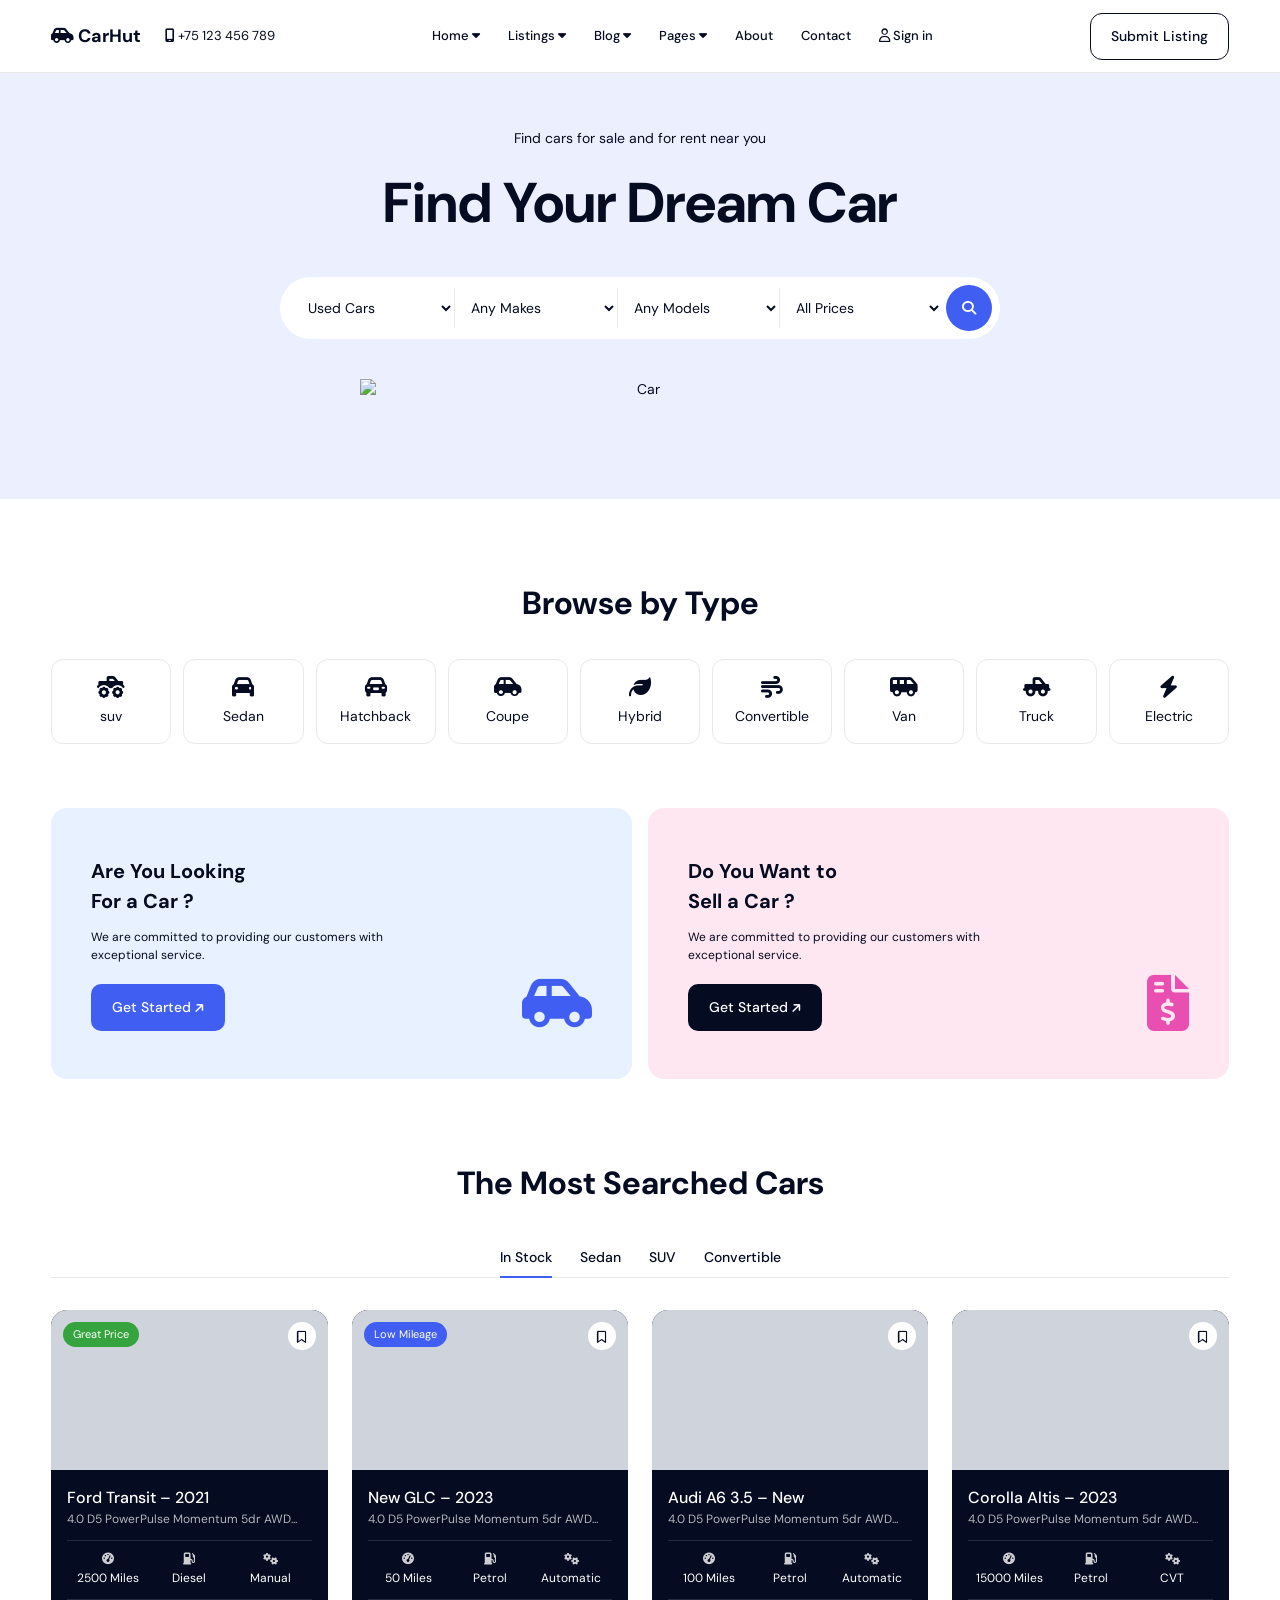
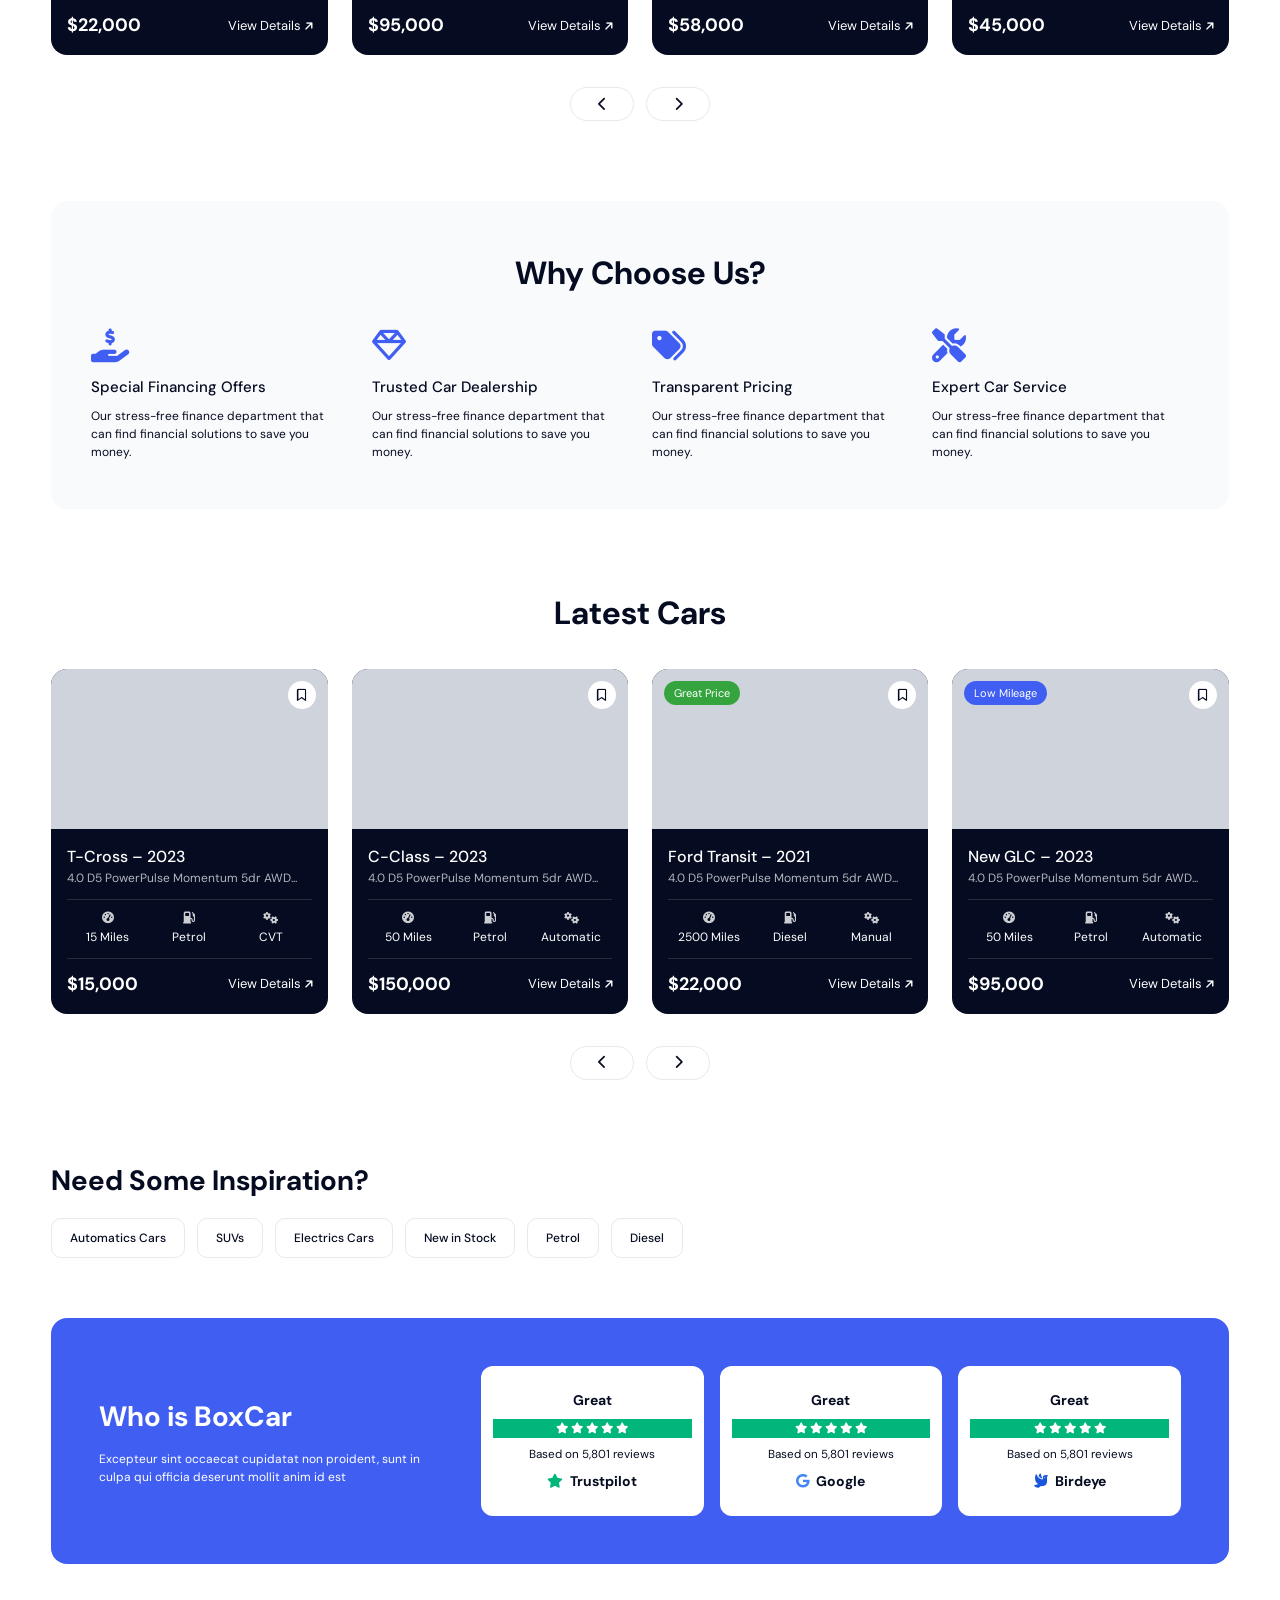
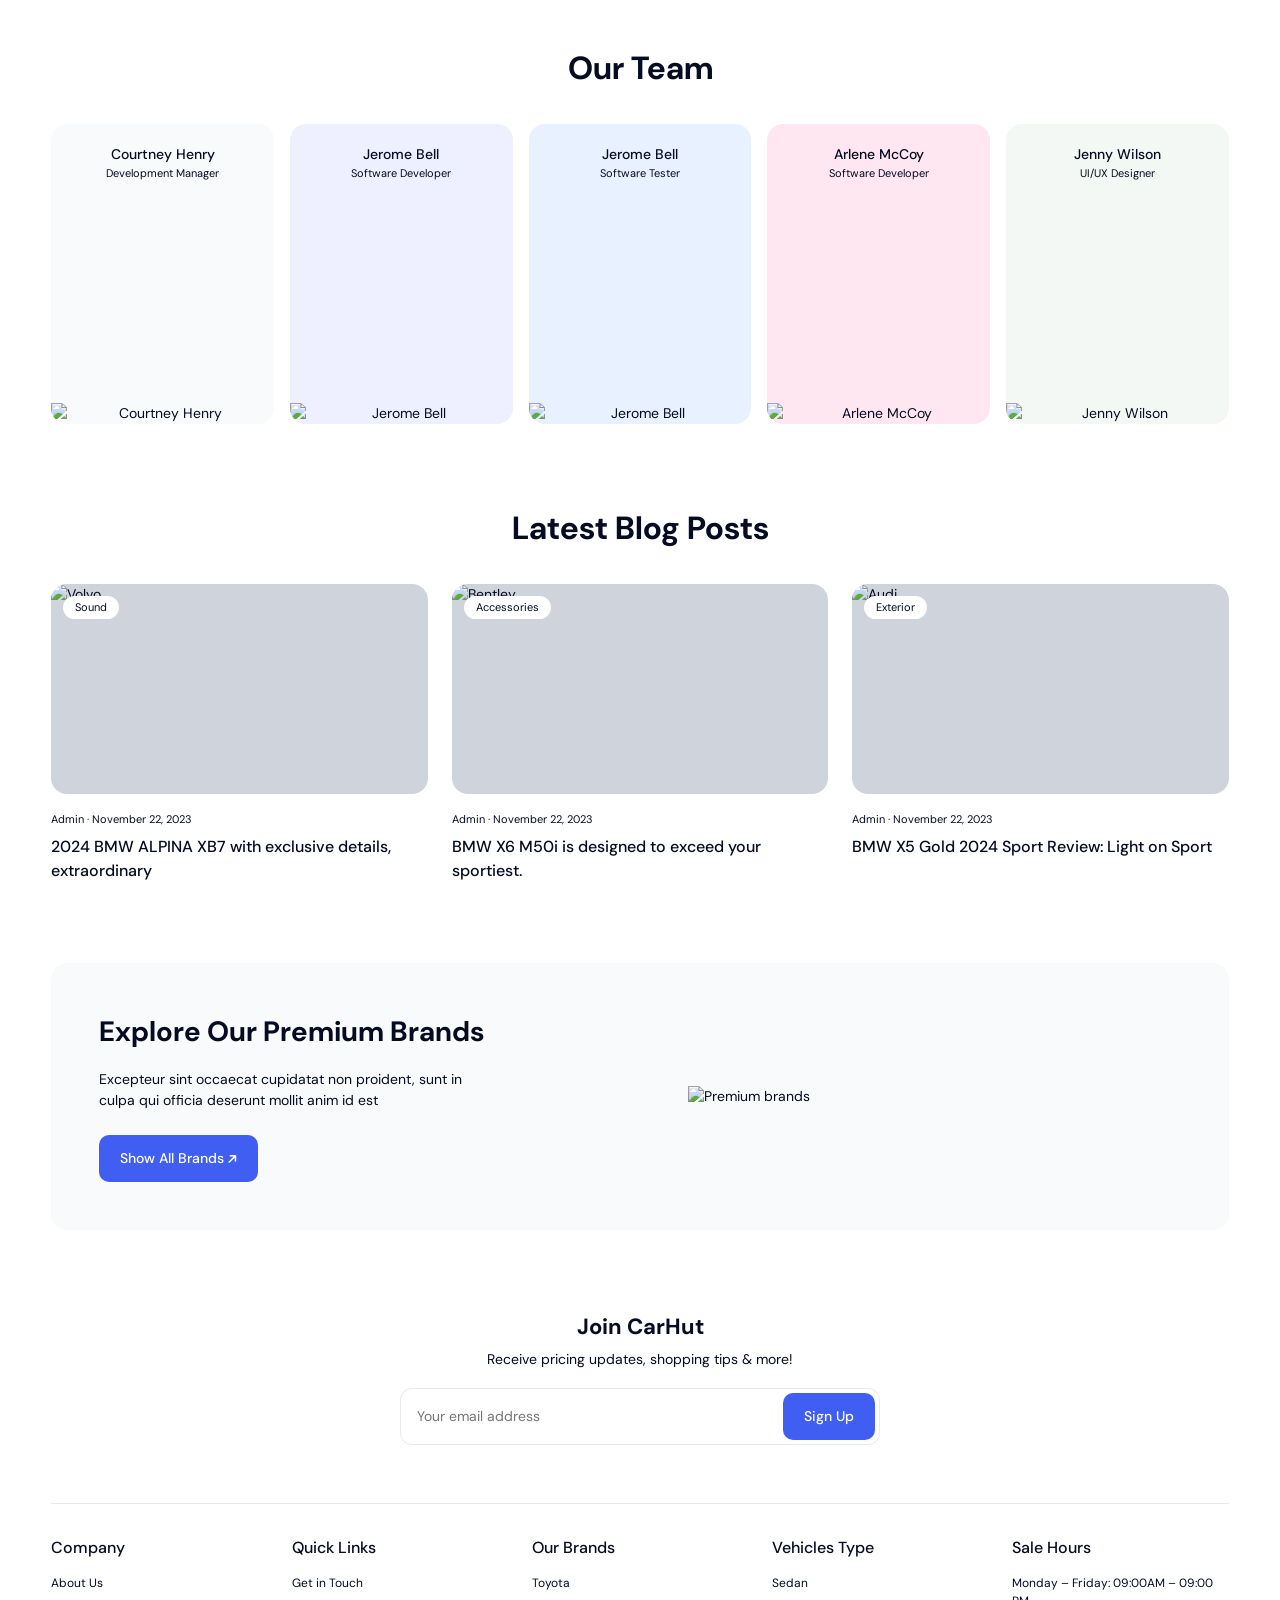
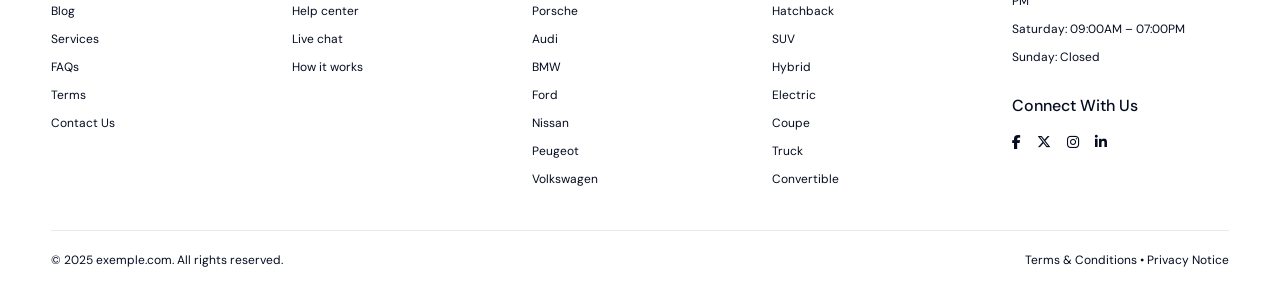
==== proyekt2/index.html @ a65ed168 "end" ====
<!DOCTYPE html>
<html lang="uz">

<head>
    <meta charset="UTF-8">
    <meta name="viewport" content="width=device-width, initial-scale=1">
    <title>CarHut – Find Your Dream Car</title>
    <link href="https://fonts.googleapis.com/css2?family=DM+Sans:wght@400;500;700&display=swap" rel="stylesheet">
    <link rel="stylesheet" href="https://cdnjs.cloudflare.com/ajax/libs/font-awesome/6.5.1/css/all.min.css">
    <link rel="stylesheet" href="./style.css">
</head>

<body>

    <header class="header">
        <div class="container nav">
            <a href="#" class="logo"><i class="fa-solid fa-car-side"></i> CarHut</a>
            <span class="phone"><i class="fa-solid fa-mobile-screen"></i> +75 123 456 789</span>
            <nav class="menu" id="menu">
                <a href="#">Home <i class="fa-solid fa-caret-down"></i></a>
                 <a href="#cars">Listings <i class="fa-solid fa-caret-down"></i></a>
                <a href="#blog">Blog <i class="fa-solid fa-caret-down"></i></a>
                <a href="#">Pages <i class="fa-solid fa-caret-down"></i></a>
                <a href="#team">About</a><a href="#footer">Contact</a>
                <a href="#"><i class="fa-regular fa-user"></i> Sign in</a>
                <a href="#" class="btn btn-outline menu-btn">Submit Listing</a>
            </nav>
            <a href="#" class="btn btn-outline desk-btn">Submit Listing</a>
            <button class="burger" id="burger" aria-label="Menu"><i class="fa-solid fa-bars"></i></button>
        </div>
    </header>

    <section class="hero">
        <div class="container">
            <p>Find cars for sale and for rent near you</p>
            <h1>Find Your Dream Car</h1>
            <form class="search" id="searchForm">
                <select>
                    <option>Used Cars</option>
                    <option>New Cars</option>
                </select>
                <select>
                    <option>Any Makes</option>
                    <option>BMW</option>
                    <option>Audi</option>
                    <option>Ford</option>
                </select>
                <select>
                    <option>Any Models</option>
                    <option>X5</option>
                    <option>A6</option>
                </select>
                <select>
                    <option>All Prices</option>
                    <option>0 – 30,000</option>
                    <option>30,000+</option>
                </select>
                <button type="submit" aria-label="Search"><i class="fa-solid fa-magnifying-glass"></i></button>
            </form>
            <img class="hero-car" src=".//../img/ (2).png" alt="Car">
        </div>
    </section>

    <section class="container section">
        <h2>Browse by Type</h2>
        <div class="types" id="types"></div>
        <div class="cta-grid">
            <div class="cta blue">
                <div>
                    <h3>Are You Looking<br>For a Car ?</h3>
                    <p>We are committed to providing our customers with exceptional service.</p>
                    <a href="#cars" class="btn btn-primary">Get Started <i class="fa-solid fa-arrow-up ar"></i></a>
                </div>
                <i class="fa-solid fa-car-side cta-ico" style="color:var(--blue)"></i>
            </div>
            <div class="cta pink">
                <div>
                    <h3>Do You Want to<br>Sell a Car ?</h3>
                    <p>We are committed to providing our customers with exceptional service.</p>
                    <a href="#" class="btn btn-dark">Get Started <i class="fa-solid fa-arrow-up ar"></i></a>
                </div>
                <i class="fa-solid fa-file-invoice-dollar cta-ico" style="color:#e84fb0"></i>
            </div>
        </div>
    </section>

    <section class="container section" id="cars">
        <h2>The Most Searched Cars</h2>
        <div class="tabs" id="tabs">
            <button class="active" data-f="all">In Stock</button>
            <button data-f="Sedan">Sedan</button>
            <button data-f="SUV">SUV</button>
            <button data-f="Convertible">Convertible</button>
        </div>
        <div class="track" id="track1"></div>
        <div class="arrows">
            <button data-t="track1" data-d="-1" aria-label="Prev"><i class="fa-solid fa-chevron-left"></i></button>
            <button data-t="track1" data-d="1" aria-label="Next"><i class="fa-solid fa-chevron-right"></i></button>
        </div>
    </section>

    <section class="container section">
        <div class="why">
            <h2>Why Choose Us?</h2>
            <div class="why-grid">
                <div><i class="fa-solid fa-hand-holding-dollar"></i>
                    <h4>Special Financing Offers</h4>
                    <p>Our stress-free finance department that can find financial solutions to save you money.</p>
                </div>
                <div><i class="fa-regular fa-gem"></i>
                    <h4>Trusted Car Dealership</h4>
                    <p>Our stress-free finance department that can find financial solutions to save you money.</p>
                </div>
                <div><i class="fa-solid fa-tags"></i>
                    <h4>Transparent Pricing</h4>
                    <p>Our stress-free finance department that can find financial solutions to save you money.</p>
                </div>
                <div><i class="fa-solid fa-screwdriver-wrench"></i>
                    <h4>Expert Car Service</h4>
                    <p>Our stress-free finance department that can find financial solutions to save you money.</p>
                </div>
            </div>
        </div>
    </section>

    <section class="container section">
        <h2>Latest Cars</h2>
        <div class="track" id="track2"></div>
        <div class="arrows">
            <button data-t="track2" data-d="-1" aria-label="Prev"><i class="fa-solid fa-chevron-left"></i></button>
            <button data-t="track2" data-d="1" aria-label="Next"><i class="fa-solid fa-chevron-right"></i></button>
        </div>
    </section>

    <section class="container section">
        <h3 class="left-title">Need Some Inspiration?</h3>
        <div class="chips">
            <a href="#">Automatics Cars</a><a href="#">SUVs</a><a href="#">Electrics Cars</a>
            <a href="#">New in Stock</a><a href="#">Petrol</a><a href="#">Diesel</a>
        </div>
        <div class="reviews">
            <div class="rev-text">
                <h2>Who is BoxCar</h2>
                <p>Excepteur sint occaecat cupidatat non proident, sunt in culpa qui officia deserunt mollit anim id est
                </p>
            </div>
            <div class="rev-cards">
                <div class="rev"><b>Great</b>
                    <div class="stars"><i class="fa-solid fa-star"></i><i class="fa-solid fa-star"></i><i
                            class="fa-solid fa-star"></i><i class="fa-solid fa-star"></i><i
                            class="fa-solid fa-star"></i></div><small>Based on 5,801 reviews</small><strong><i
                            class="fa-solid fa-star" style="color:#00B67A"></i> Trustpilot</strong>
                </div>
                <div class="rev"><b>Great</b>
                    <div class="stars"><i class="fa-solid fa-star"></i><i class="fa-solid fa-star"></i><i
                            class="fa-solid fa-star"></i><i class="fa-solid fa-star"></i><i
                            class="fa-solid fa-star"></i></div><small>Based on 5,801 reviews</small><strong><i
                            class="fa-brands fa-google" style="color:#4285F4"></i> Google</strong>
                </div>
                <div class="rev"><b>Great</b>
                    <div class="stars"><i class="fa-solid fa-star"></i><i class="fa-solid fa-star"></i><i
                            class="fa-solid fa-star"></i><i class="fa-solid fa-star"></i><i
                            class="fa-solid fa-star"></i></div><small>Based on 5,801 reviews</small><strong><i
                            class="fa-solid fa-dove" style="color:#1a56db"></i> Birdeye</strong>
                </div>
            </div>
        </div>
    </section>

    <section class="container section" id="team">
        <h2>Our Team</h2>
        <div class="team">
            <div class="m c1">
                <h4>Courtney Henry</h4><small>Development Manager</small><img src="img/team1.jpg" alt="Courtney Henry">
            </div>
            <div class="m c2">
                <h4>Jerome Bell</h4><small>Software Developer</small><img src="img/team2.jpg" alt="Jerome Bell">
            </div>
            <div class="m c3">
                <h4>Jerome Bell</h4><small>Software Tester</small><img src="img/team3.jpg" alt="Jerome Bell">
            </div>
            <div class="m c4">
                <h4>Arlene McCoy</h4><small>Software Developer</small><img src="img/team4.jpg" alt="Arlene McCoy">
            </div>
            <div class="m c5">
                <h4>Jenny Wilson</h4><small>UI/UX Designer</small><img src="img/team5.jpg" alt="Jenny Wilson">
            </div>
        </div>
    </section>

    <section class="container section" id="blog">
        <h2>Latest Blog Posts</h2>
        <div class="blog">
            <article>
                <div class="thumb"><img src="img/blog1.jpg" alt="Volvo"><span class="tag">Sound</span></div>
                <small>Admin · November 22, 2023</small>
                <h4>2024 BMW ALPINA XB7 with exclusive details, extraordinary</h4>
            </article>
            <article>
                <div class="thumb"><img src="img/blog2.jpg" alt="Bentley"><span class="tag">Accessories</span></div>
                <small>Admin · November 22, 2023</small>
                <h4>BMW X6 M50i is designed to exceed your sportiest.</h4>
            </article>
            <article>
                <div class="thumb"><img src="img/blog3.jpg" alt="Audi"><span class="tag">Exterior</span></div>
                <small>Admin · November 22, 2023</small>
                <h4>BMW X5 Gold 2024 Sport Review: Light on Sport</h4>
            </article>
        </div>
    </section>

    <section class="container section">
        <div class="brands">
            <div>
                <h2 class="left-title">Explore Our Premium Brands</h2>
                <p>Excepteur sint occaecat cupidatat non proident, sunt in culpa qui officia deserunt mollit anim id est
                </p>
                <a href="#" class="btn btn-primary">Show All Brands <i class="fa-solid fa-arrow-up ar"></i></a>
            </div>
            <img src="img/brands.png" alt="Premium brands">
        </div>
    </section>

    <footer id="footer">
        <div class="container">
            <div class="join">
                <h3>Join CarHut</h3>
                <p>Receive pricing updates, shopping tips &amp; more!</p>
                <form id="mailForm"><input type="email" id="email" placeholder="Your email address" required><button
                        class="btn btn-primary">Sign Up</button></form>
                <small id="mailMsg"></small>
            </div>
            <div class="cols">
                <div>
                    <h4>Company</h4><a href="#">About Us</a><a href="#">Blog</a><a href="#">Services</a><a
                        href="#">FAQs</a><a href="#">Terms</a><a href="#">Contact Us</a>
                </div>
                <div>
                    <h4>Quick Links</h4><a href="#">Get in Touch</a><a href="#">Help center</a><a href="#">Live
                        chat</a><a href="#">How it works</a>
                </div>
                <div>
                    <h4>Our Brands</h4><a href="#">Toyota</a><a href="#">Porsche</a><a href="#">Audi</a><a
                        href="#">BMW</a><a href="#">Ford</a><a href="#">Nissan</a><a href="#">Peugeot</a><a
                        href="#">Volkswagen</a>
                </div>
                <div>
                    <h4>Vehicles Type</h4><a href="#">Sedan</a><a href="#">Hatchback</a><a href="#">SUV</a><a
                        href="#">Hybrid</a><a href="#">Electric</a><a href="#">Coupe</a><a href="#">Truck</a><a
                        href="#">Convertible</a>
                </div>
                <div>
                    <h4>Sale Hours</h4>
                    <p>Monday – Friday: 09:00AM – 09:00 PM</p>
                    <p>Saturday: 09:00AM – 07:00PM</p>
                    <p>Sunday: Closed</p>
                    <h4 class="mt">Connect With Us</h4>
                    <div class="soc">
                        <a href="#" aria-label="Facebook"><i class="fa-brands fa-facebook-f"></i></a>
                        <a href="#" aria-label="X"><i class="fa-brands fa-x-twitter"></i></a>
                        <a href="#" aria-label="Instagram"><i class="fa-brands fa-instagram"></i></a>
                        <a href="#" aria-label="LinkedIn"><i class="fa-brands fa-linkedin-in"></i></a>
                    </div>
                </div>
            </div>
            <div class="copy"><span>© 2025 exemple.com. All rights reserved.</span><span>Terms &amp; Conditions •
                    Privacy Notice</span></div>
        </div>
    </footer>

    <button class="to-top" id="toTop" aria-label="Up"><i class="fa-solid fa-arrow-up"></i></button>
    <script src="./java.js"></script>
</body>

</html>
---- proyekt2/style.css ----
:root {
    --blue: #405FF2;
    --dark: #050B20;
    --bg: #F9FAFC;
    --line: #E9E9E9;
    --r: 16px
}

* {
    margin: 0;
    padding: 0;
    box-sizing: border-box
}

html {
    scroll-behavior: smooth
}

body {
    font-family: 'DM Sans', sans-serif;
    color: var(--dark);
    font-size: 14px;
    line-height: 1.5;
    overflow-x: hidden
}

img {
    max-width: 100%;
    display: block
}

a {
    color: inherit;
    text-decoration: none
}

button,
select,
input {
    font: inherit;
    color: inherit
}

.container {
    width: min(1180px, 92%);
    margin: 0 auto
}

.section {
    margin-top: 80px
}

h2 {
    font-size: 32px;
    text-align: center;
    margin-bottom: 32px
}

.left-title {
    text-align: left;
    font-size: 28px;
    margin-bottom: 16px
}

.ar {
    display: inline-block;
    transform: rotate(45deg);
    font-size: .85em
}

/* buttons */
.btn {
    display: inline-block;
    padding: 12px 20px;
    border-radius: 10px;
    font-weight: 500;
    border: 1px solid transparent;
    cursor: pointer;
    transition: .2s
}

.btn-primary {
    background: var(--blue);
    color: #fff
}

.btn-primary:hover {
    background: #2f49c9
}

.btn-dark {
    background: var(--dark);
    color: #fff
}

.btn-outline {
    border-color: var(--dark);
    border-radius: 12px
}

.btn-outline:hover {
    background: var(--dark);
    color: #fff
}

/* header */
.header {
    position: sticky;
    top: 0;
    background: #fff;
    z-index: 50;
    box-shadow: 0 1px 0 var(--line)
}

.nav {
    display: flex;
    align-items: center;
    gap: 24px;
    height: 72px
}

.logo {
    font-weight: 700;
    font-size: 18px
}

.phone {
    font-size: 13px
}

.menu {
    display: flex;
    gap: 28px;
    margin: 0 auto;
    align-items: center;
    font-size: 13px;
    font-weight: 500
}

.menu a:hover {
    color: var(--blue)
}

.menu-btn {
    display: none
}

.burger {
    display: none;
    background: none;
    border: 0;
    font-size: 26px;
    cursor: pointer;
    margin-left: auto;
    color: var(--dark)
}

/* hero */
.hero {
    background: #ECEFFE;
    text-align: center;
    padding: 56px 0 0;
    overflow: hidden
}

.hero h1 {
    font-size: clamp(34px, 6vw, 56px);
    margin: 12px 0 32px
}

.search {
    display: flex;
    align-items: center;
    background: #fff;
    border-radius: 40px;
    padding: 8px 8px 8px 16px;
    max-width: 720px;
    margin: 0 auto;
    gap: 4px
}

.search select {
    flex: 1;
    border: 0;
    background: none;
    padding: 10px 8px;
    outline: 0;
    border-right: 1px solid var(--line);
    min-width: 0;
    cursor: pointer
}

.search select:nth-child(4) {
    border: 0
}

.search button {
    width: 46px;
    height: 46px;
    border-radius: 50%;
    border: 0;
    background: var(--blue);
    color: #fff;
    cursor: pointer;
    flex-shrink: 0
}

.hero-car {
    margin: 40px auto 0;
    width: min(560px, 90%);
    min-height: 120px
}

/* browse by type */
.types {
    display: grid;
    grid-template-columns: repeat(9, 1fr);
    gap: 12px
}

.type {
    border: 1px solid var(--line);
    border-radius: 12px;
    padding: 16px 4px;
    text-align: center;
    cursor: pointer;
    background: #fff;
    transition: .2s
}

.type:hover,
.type.on {
    border-color: var(--blue);
    box-shadow: 0 6px 18px rgba(64, 95, 242, .15)
}

.type i {
    display: block;
    font-size: 22px;
    margin-bottom: 8px
}

/* cta */
.cta-grid {
    display: grid;
    grid-template-columns: 1fr 1fr;
    gap: 16px;
    margin-top: 64px
}

.cta {
    border-radius: var(--r);
    padding: 48px 40px;
    display: flex;
    justify-content: space-between;
    align-items: flex-end;
    gap: 16px
}

.cta.blue {
    background: #E8F1FF
}

.cta.pink {
    background: #FFE7F1
}

.cta h3 {
    font-size: 20px;
    margin-bottom: 12px
}

.cta p {
    font-size: 12px;
    margin-bottom: 20px;
    max-width: 300px
}

.cta-ico {
    font-size: 56px
}

/* tabs + carousel */
.tabs {
    display: flex;
    justify-content: center;
    gap: 28px;
    border-bottom: 1px solid var(--line);
    margin-bottom: 32px;
    flex-wrap: wrap
}

.tabs button {
    background: none;
    border: 0;
    padding: 8px 0;
    cursor: pointer;
    font-weight: 500;
    border-bottom: 2px solid transparent;
    margin-bottom: -1px
}

.tabs .active {
    border-color: var(--blue)
}

.track {
    display: flex;
    gap: 24px;
    overflow-x: auto;
    scroll-snap-type: x mandatory;
    scrollbar-width: none;
    padding-bottom: 4px
}

.track::-webkit-scrollbar {
    display: none
}

.card {
    flex: 0 0 calc((100% - 72px)/4);
    scroll-snap-align: start;
    background: var(--dark);
    color: #fff;
    border-radius: var(--r);
    overflow: hidden
}

.card .pic {
    position: relative;
    height: 160px;
    background: #cfd3dc
}

.card .pic img {
    width: 100%;
    height: 100%;
    object-fit: cover
}

.badge {
    position: absolute;
    top: 12px;
    left: 12px;
    font-size: 11px;
    padding: 4px 10px;
    border-radius: 20px;
    color: #fff
}

.badge.green {
    background: #35a43e
}

.badge.blue {
    background: var(--blue)
}

.save {
    position: absolute;
    top: 12px;
    right: 12px;
    width: 28px;
    height: 28px;
    border-radius: 50%;
    border: 0;
    background: #fff;
    cursor: pointer;
    color: var(--dark)
}

.save i {
    font-size: 12px
}

.save.on {
    background: var(--blue);
    color: #fff
}

.card .body {
    padding: 16px
}

.card h4 {
    font-size: 16px;
    font-weight: 500
}

.card .sub {
    font-size: 12px;
    opacity: .7;
    white-space: nowrap;
    overflow: hidden;
    text-overflow: ellipsis;
    margin-bottom: 12px
}

.specs {
    display: flex;
    justify-content: space-between;
    font-size: 12px;
    text-align: center;
    padding: 12px 0;
    border-top: 1px solid #ffffff22;
    border-bottom: 1px solid #ffffff22
}

.specs span {
    flex: 1
}

.specs i {
    display: block;
    margin-bottom: 4px;
    opacity: .8
}

.price {
    display: flex;
    justify-content: space-between;
    align-items: center;
    margin-top: 12px
}

.price b {
    font-size: 18px
}

.price a {
    font-size: 13px
}

.arrows {
    display: flex;
    justify-content: center;
    gap: 12px;
    margin-top: 28px
}

.arrows button {
    width: 64px;
    height: 34px;
    border-radius: 20px;
    border: 1px solid var(--line);
    background: #fff;
    cursor: pointer;
    transition: .2s
}

.arrows button:hover {
    background: var(--blue);
    color: #fff;
    border-color: var(--blue)
}

/* why choose us */
.why {
    background: var(--bg);
    border-radius: var(--r);
    padding: 48px 40px
}

.why-grid {
    display: grid;
    grid-template-columns: repeat(4, 1fr);
    gap: 24px
}

.why-grid i {
    font-size: 34px;
    color: var(--blue)
}

.why h4 {
    margin: 12px 0 8px;
    font-weight: 500;
    font-size: 15px
}

.why p {
    font-size: 12px
}

/* chips + reviews */
.chips {
    display: flex;
    flex-wrap: wrap;
    gap: 12px
}

.chips a {
    border: 1px solid var(--line);
    border-radius: 10px;
    padding: 10px 18px;
    font-size: 12px;
    font-weight: 500;
    transition: .2s
}

.chips a:hover {
    border-color: var(--blue);
    color: var(--blue)
}

.reviews {
    background: var(--blue);
    color: #fff;
    border-radius: var(--r);
    margin-top: 60px;
    padding: 48px;
    display: grid;
    grid-template-columns: 1fr 2fr;
    gap: 32px;
    align-items: center
}

.reviews h2 {
    text-align: left;
    margin-bottom: 12px;
    font-size: 28px
}

.reviews p {
    font-size: 12px
}

.rev-cards {
    display: grid;
    grid-template-columns: repeat(3, 1fr);
    gap: 16px
}

.rev {
    background: #fff;
    color: var(--dark);
    border-radius: 12px;
    padding: 24px 12px;
    text-align: center;
    display: flex;
    flex-direction: column;
    gap: 8px
}

.rev strong i {
    margin-right: 4px
}

.stars {
    display: flex;
    justify-content: center;
    gap: 3px;
    background: #00B67A;
    color: #fff;
    font-size: 11px;
    padding: 4px 0
}

/* team */
.team {
    display: grid;
    grid-template-columns: repeat(5, 1fr);
    gap: 16px
}

.m {
    border-radius: var(--r);
    padding: 20px 0 0;
    text-align: center;
    display: flex;
    flex-direction: column;
    align-items: center;
    overflow: hidden;
    min-height: 300px
}

.m small {
    font-size: 11px;
    margin-bottom: 16px
}

.m h4 {
    font-weight: 500
}

.m img {
    width: 100%;
    max-height: 230px;
    object-fit: cover;
    object-position: top;
    margin-top: auto
}

.c1 {
    background: #F9FAFC
}

.c2 {
    background: #EEF0FF
}

.c3 {
    background: #E8F1FF
}

.c4 {
    background: #FFE7F1
}

.c5 {
    background: #F3F8F4
}

/* blog */
.blog {
    display: grid;
    grid-template-columns: repeat(3, 1fr);
    gap: 24px
}

.thumb {
    position: relative;
    border-radius: var(--r);
    overflow: hidden;
    height: 210px;
    background: #cfd3dc;
    margin-bottom: 14px
}

.thumb img {
    width: 100%;
    height: 100%;
    object-fit: cover;
    transition: .4s
}

article:hover .thumb img {
    transform: scale(1.05)
}

.tag {
    position: absolute;
    top: 12px;
    left: 12px;
    background: #fff;
    border-radius: 20px;
    padding: 3px 12px;
    font-size: 11px
}

article small {
    font-size: 11px
}

article h4 {
    font-weight: 500;
    font-size: 16px;
    margin-top: 6px
}

/* brands */
.brands {
    background: var(--bg);
    border-radius: var(--r);
    padding: 48px;
    display: grid;
    grid-template-columns: 1fr 1fr;
    gap: 32px;
    align-items: center
}

.brands p {
    margin: 0 0 24px;
    max-width: 380px
}

.brands>img {
    width: 100%;
    max-width: 460px;
    margin: auto
}

/* footer */
footer {
    margin-top: 80px;
    padding-bottom: 24px
}

.join {
    text-align: center
}

.join h3 {
    font-size: 22px
}

.join p {
    margin: 6px 0 18px
}

.join form {
    display: flex;
    max-width: 480px;
    margin: 0 auto;
    border: 1px solid var(--line);
    border-radius: 12px;
    padding: 4px;
    gap: 8px
}

.join input {
    flex: 1;
    border: 0;
    outline: 0;
    padding: 0 12px;
    min-width: 0;
    background: none
}

#mailMsg {
    display: block;
    margin-top: 8px;
    min-height: 18px
}

.cols {
    display: grid;
    grid-template-columns: repeat(5, 1fr);
    gap: 24px;
    border-top: 1px solid var(--line);
    margin-top: 32px;
    padding: 32px 0
}

.cols h4 {
    font-size: 16px;
    font-weight: 500;
    margin-bottom: 14px
}

.cols h4.mt {
    margin-top: 28px
}

.cols a,
.cols p {
    display: block;
    font-size: 12px;
    margin-bottom: 10px
}

.cols a:hover {
    color: var(--blue)
}

.soc {
    display: flex;
    gap: 16px
}

.soc a {
    display: inline;
    font-size: 14px
}

.copy {
    display: flex;
    justify-content: space-between;
    gap: 12px;
    flex-wrap: wrap;
    border-top: 1px solid var(--line);
    padding-top: 20px;
    font-size: 12px
}

.to-top {
    position: fixed;
    right: 24px;
    bottom: 24px;
    width: 40px;
    height: 40px;
    border-radius: 50%;
    border: 0;
    background: var(--blue);
    color: #fff;
    cursor: pointer;
    opacity: 0;
    pointer-events: none;
    transition: .3s;
    z-index: 40
}

.to-top.show {
    opacity: 1;
    pointer-events: auto
}

/* ===== responsive ===== */
@media(max-width:1100px) {
    .card {
        flex-basis: calc((100% - 48px)/3)
    }

    .phone {
        display: none
    }

    .menu {
        gap: 16px
    }

    .types {
        grid-template-columns: repeat(5, 1fr)
    }

    .team {
        grid-template-columns: repeat(3, 1fr)
    }

    .cols {
        grid-template-columns: repeat(3, 1fr)
    }
}

@media(max-width:900px) {
    .desk-btn {
        display: none
    }

    .burger {
        display: block
    }

    .menu {
        position: absolute;
        top: 72px;
        left: 0;
        right: 0;
        background: #fff;
        flex-direction: column;
        align-items: flex-start;
        padding: 20px 4%;
        gap: 16px;
        display: none;
        box-shadow: 0 10px 20px #0001;
        margin: 0
    }

    .menu.open {
        display: flex
    }

    .menu-btn {
        display: inline-block
    }

    .card {
        flex-basis: calc((100% - 24px)/2)
    }

    .cta-grid,
    .reviews,
    .brands {
        grid-template-columns: 1fr
    }

    .why-grid {
        grid-template-columns: repeat(2, 1fr)
    }

    .blog {
        grid-template-columns: repeat(2, 1fr)
    }

    .reviews,
    .brands {
        padding: 32px 24px
    }
}

@media(max-width:600px) {
    .section {
        margin-top: 56px
    }

    h2 {
        font-size: 26px
    }

    .search {
        flex-wrap: wrap;
        border-radius: 20px;
        padding: 12px
    }

    .search select {
        flex: 1 1 45%;
        border: 0;
        background: var(--bg);
        border-radius: 10px;
        margin: 2px
    }

    .search button {
        width: 100%;
        border-radius: 10px
    }

    .types {
        grid-template-columns: repeat(3, 1fr)
    }

    .card {
        flex-basis: 88%
    }

    .why {
        padding: 32px 20px
    }

    .why-grid,
    .blog,
    .rev-cards {
        grid-template-columns: 1fr
    }

    .team {
        grid-template-columns: repeat(2, 1fr)
    }

    .cta {
        padding: 32px 24px
    }

    .cta-ico {
        font-size: 40px
    }

    .cols {
        grid-template-columns: repeat(2, 1fr)
    }

    .copy {
        flex-direction: column
    }
}
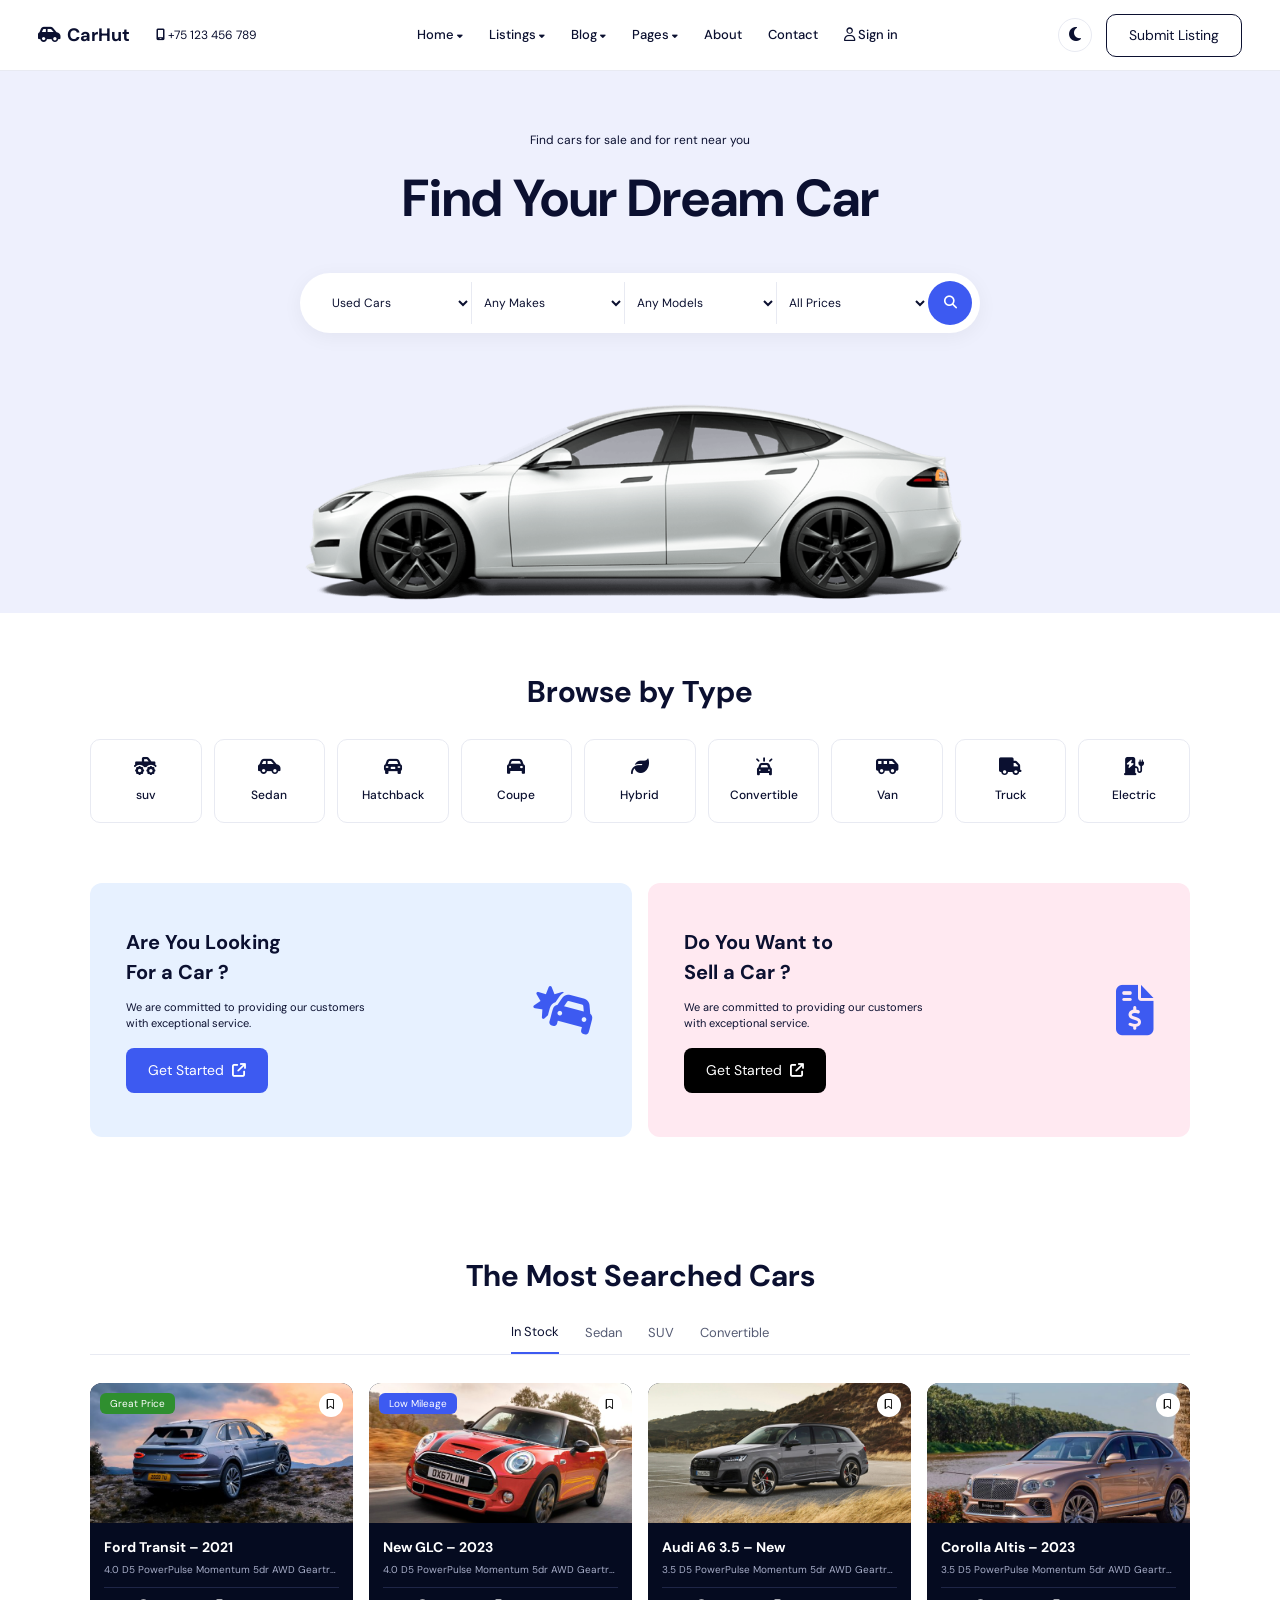
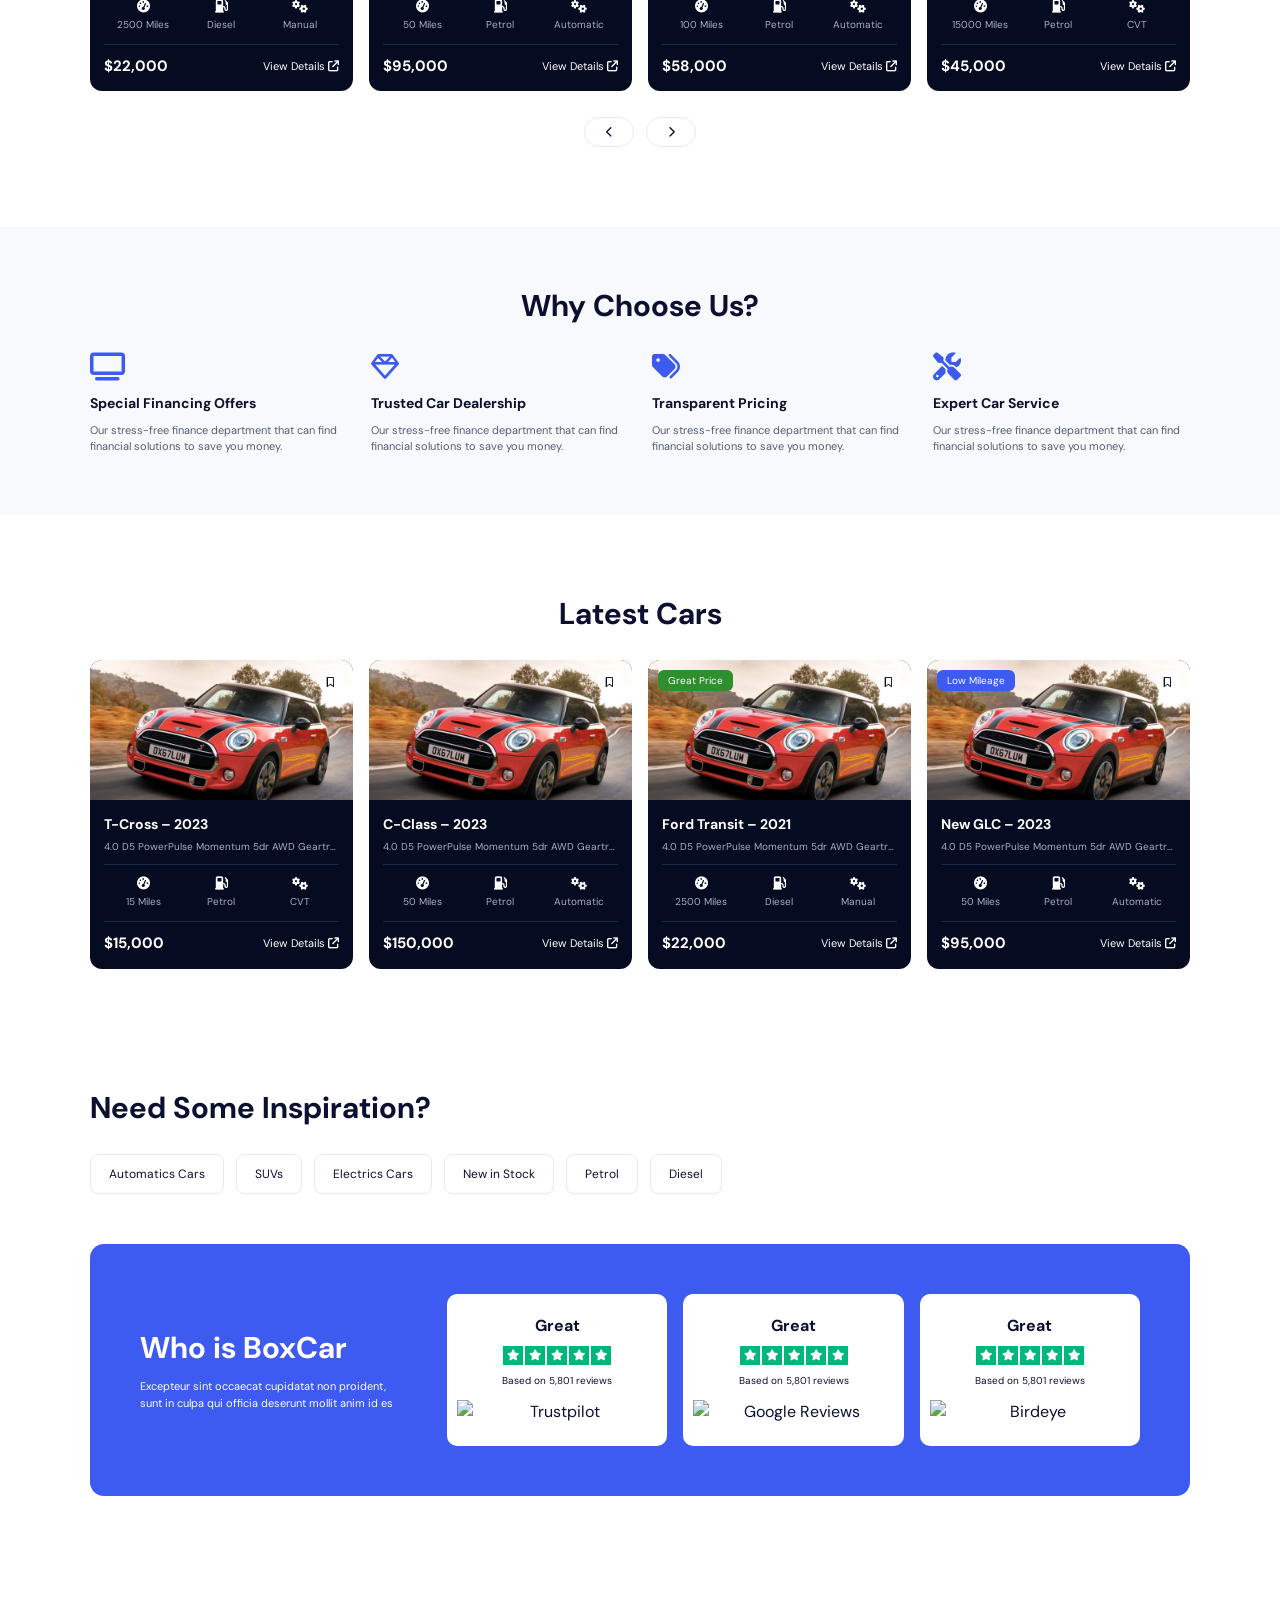
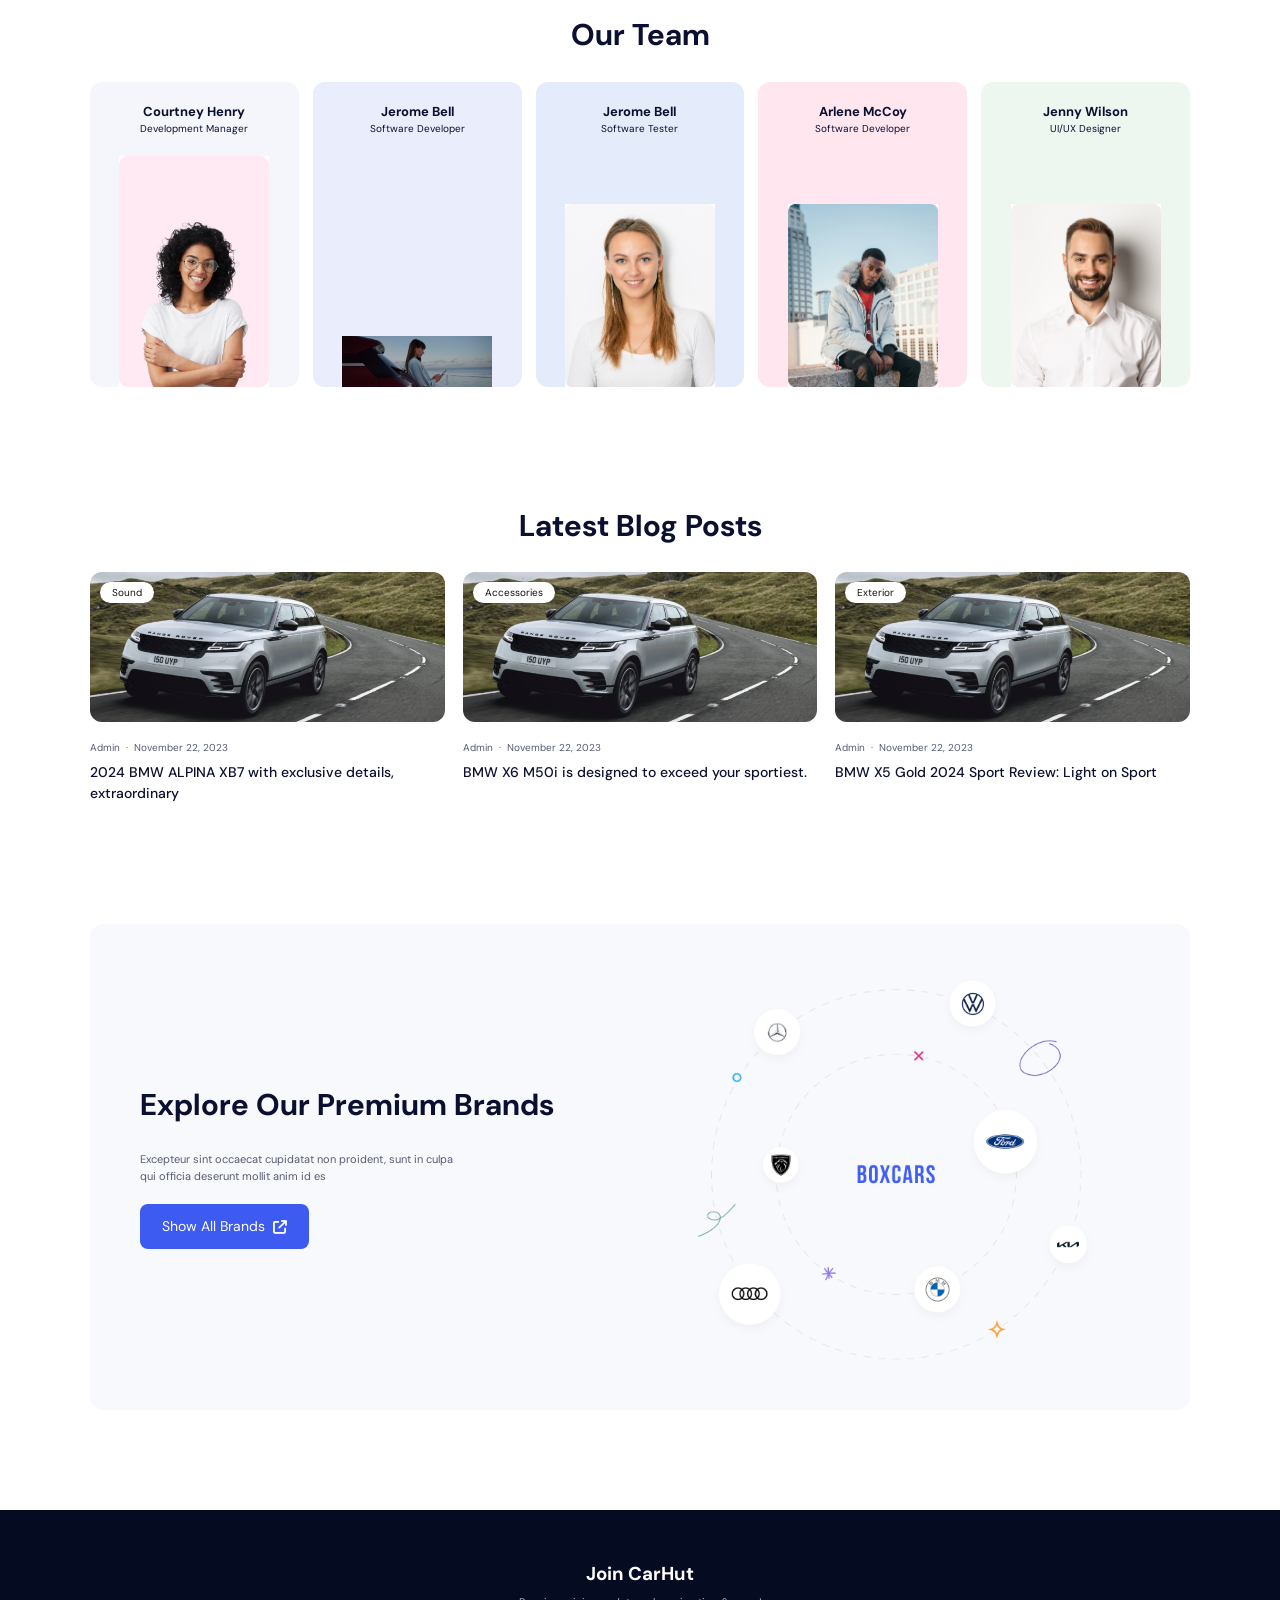
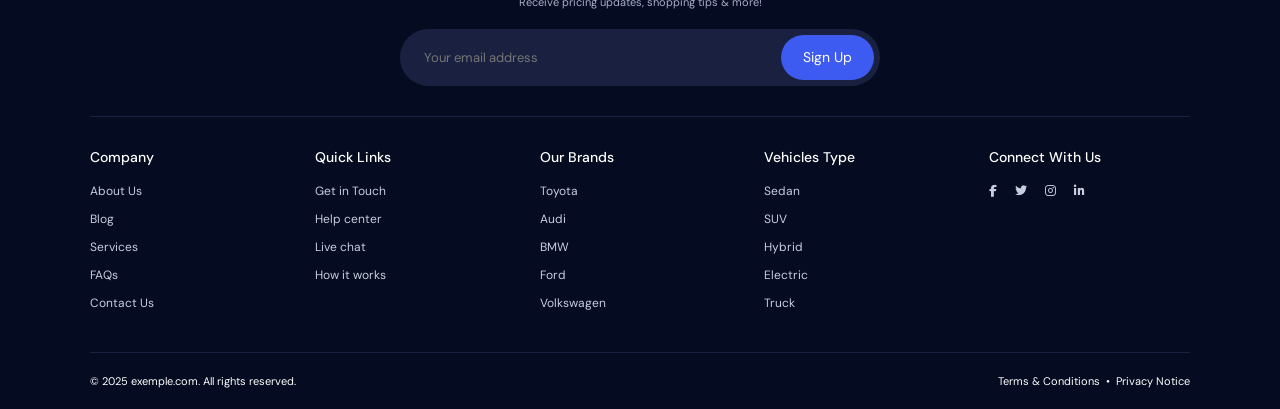
==== commit 6b161a4f: "update" ====
--- a/proyekt2/index.html
+++ b/proyekt2/index.html
@@ -1,13 +1,15 @@
 <!DOCTYPE html>
-<html lang="uz">
+<html lang="en" data-theme="light">
 
 <head>
     <meta charset="UTF-8">
     <meta name="viewport" content="width=device-width, initial-scale=1">
     <title>CarHut – Find Your Dream Car</title>
+    <link rel="preconnect" href="https://fonts.googleapis.com">
     <link href="https://fonts.googleapis.com/css2?family=DM+Sans:wght@400;500;700&display=swap" rel="stylesheet">
     <link rel="stylesheet" href="https://cdnjs.cloudflare.com/ajax/libs/font-awesome/6.5.1/css/all.min.css">
-    <link rel="stylesheet" href="./style.css">
+    <link rel="stylesheet" href="./home2.css">
+    <script src="./home2.js" defer></script>
 </head>
 
 <body>
@@ -15,95 +17,175 @@
     <header class="header">
         <div class="container nav">
             <a href="#" class="logo"><i class="fa-solid fa-car-side"></i> CarHut</a>
-            <span class="phone"><i class="fa-solid fa-mobile-screen"></i> +75 123 456 789</span>
-            <nav class="menu" id="menu">
+            <a href="tel:+75123456789" class="phone"><i class="fa-solid fa-mobile-screen"></i> +75 123 456 789</a>
+            <nav class="links" id="links">
                 <a href="#">Home <i class="fa-solid fa-caret-down"></i></a>
-                 <a href="#cars">Listings <i class="fa-solid fa-caret-down"></i></a>
+                <a href="#cars">Listings <i class="fa-solid fa-caret-down"></i></a>
                 <a href="#blog">Blog <i class="fa-solid fa-caret-down"></i></a>
                 <a href="#">Pages <i class="fa-solid fa-caret-down"></i></a>
-                <a href="#team">About</a><a href="#footer">Contact</a>
+                <a href="#">About</a>
+                <a href="#contact">Contact</a>
                 <a href="#"><i class="fa-regular fa-user"></i> Sign in</a>
-                <a href="#" class="btn btn-outline menu-btn">Submit Listing</a>
             </nav>
-            <a href="#" class="btn btn-outline desk-btn">Submit Listing</a>
-            <button class="burger" id="burger" aria-label="Menu"><i class="fa-solid fa-bars"></i></button>
+            <div class="nav-right">
+                <button class="theme-btn" id="themeBtn" aria-label="Theme"><i class="fa-solid fa-moon"></i></button>
+                <a href="#" class="btn-outline">Submit Listing</a>
+                <button class="burger" id="burger" aria-label="Menu"><i class="fa-solid fa-bars"></i></button>
+            </div>
         </div>
     </header>
 
+    <!-- HERO -->
     <section class="hero">
         <div class="container">
-            <p>Find cars for sale and for rent near you</p>
+            <p class="small">Find cars for sale and for rent near you</p>
             <h1>Find Your Dream Car</h1>
-            <form class="search" id="searchForm">
+            <form class="search" onsubmit="return false">
                 <select>
                     <option>Used Cars</option>
                     <option>New Cars</option>
                 </select>
                 <select>
                     <option>Any Makes</option>
+                    <option>Audi</option>
                     <option>BMW</option>
-                    <option>Audi</option>
                     <option>Ford</option>
                 </select>
                 <select>
                     <option>Any Models</option>
-                    <option>X5</option>
-                    <option>A6</option>
+                    <option>SUV</option>
+                    <option>Sedan</option>
                 </select>
                 <select>
                     <option>All Prices</option>
-                    <option>0 – 30,000</option>
-                    <option>30,000+</option>
+                    <option>Under $20,000</option>
+                    <option>$20,000+</option>
                 </select>
-                <button type="submit" aria-label="Search"><i class="fa-solid fa-magnifying-glass"></i></button>
+                <button class="round" aria-label="Search"><i class="fa-solid fa-magnifying-glass"></i></button>
             </form>
-            <img class="hero-car" src=".//../img/ (2).png" alt="Car">
-        </div>
-    </section>
-
-    <section class="container section">
-        <h2>Browse by Type</h2>
-        <div class="types" id="types"></div>
-        <div class="cta-grid">
-            <div class="cta blue">
-                <div>
-                    <h3>Are You Looking<br>For a Car ?</h3>
-                    <p>We are committed to providing our customers with exceptional service.</p>
-                    <a href="#cars" class="btn btn-primary">Get Started <i class="fa-solid fa-arrow-up ar"></i></a>
-                </div>
-                <i class="fa-solid fa-car-side cta-ico" style="color:var(--blue)"></i>
-            </div>
-            <div class="cta pink">
-                <div>
-                    <h3>Do You Want to<br>Sell a Car ?</h3>
-                    <p>We are committed to providing our customers with exceptional service.</p>
-                    <a href="#" class="btn btn-dark">Get Started <i class="fa-solid fa-arrow-up ar"></i></a>
-                </div>
-                <i class="fa-solid fa-file-invoice-dollar cta-ico" style="color:#e84fb0"></i>
-            </div>
-        </div>
-    </section>
-
-    <section class="container section" id="cars">
-        <h2>The Most Searched Cars</h2>
-        <div class="tabs" id="tabs">
-            <button class="active" data-f="all">In Stock</button>
-            <button data-f="Sedan">Sedan</button>
-            <button data-f="SUV">SUV</button>
-            <button data-f="Convertible">Convertible</button>
-        </div>
-        <div class="track" id="track1"></div>
-        <div class="arrows">
-            <button data-t="track1" data-d="-1" aria-label="Prev"><i class="fa-solid fa-chevron-left"></i></button>
-            <button data-t="track1" data-d="1" aria-label="Next"><i class="fa-solid fa-chevron-right"></i></button>
-        </div>
-    </section>
-
-    <section class="container section">
-        <div class="why">
-            <h2>Why Choose Us?</h2>
-            <div class="why-grid">
-                <div><i class="fa-solid fa-hand-holding-dollar"></i>
+            <img class="hero-car" src="../img/4dc28c2021fdb58ae5bd326c6bd28d60117825ea (2).png" alt="White electric car">
+        </div>
+    </section>
+
+    <!-- BROWSE BY TYPE -->
+    <section class="section">
+        <div class="container">
+            <h2 class="center">Browse by Type</h2>
+            <div class="types">
+                <a href="#"><i class="fa-solid fa-truck-monster"></i>suv</a>
+                <a href="#"><i class="fa-solid fa-car-side"></i>Sedan</a>
+                <a href="#"><i class="fa-solid fa-car-rear"></i>Hatchback</a>
+                <a href="#"><i class="fa-solid fa-car"></i>Coupe</a>
+                <a href="#"><i class="fa-solid fa-leaf"></i>Hybrid</a>
+                <a href="#"><i class="fa-solid fa-car-on"></i>Convertible</a>
+                <a href="#"><i class="fa-solid fa-van-shuttle"></i>Van</a>
+                <a href="#"><i class="fa-solid fa-truck"></i>Truck</a>
+                <a href="#"><i class="fa-solid fa-charging-station"></i>Electric</a>
+            </div>
+            <div class="cta">
+                <div class="cta-box blue">
+                    <div>
+                        <h3>Are You Looking<br>For a Car ?</h3>
+                        <p>We are committed to providing our customers with exceptional service.</p><a href="#"
+                            class="btn">Get Started <i class="fa-solid fa-arrow-up-right-from-square"></i></a>
+                    </div>
+                    <i class="fa-solid fa-car-burst cta-ico"></i>
+                </div>
+                <div class="cta-box pink">
+                    <div>
+                        <h3>Do You Want to<br>Sell a Car ?</h3>
+                        <p>We are committed to providing our customers with exceptional service.</p><a href="#"
+                            class="btn dark">Get Started <i class="fa-solid fa-arrow-up-right-from-square"></i></a>
+                    </div>
+                    <i class="fa-solid fa-file-invoice-dollar cta-ico"></i>
+                </div>
+            </div>
+        </div>
+    </section>
+
+    <!-- MOST SEARCHED CARS -->
+    <section class="section" id="cars">
+        <div class="container">
+            <h2 class="center">The Most Searched Cars</h2>
+            <div class="ctabs" id="carTabs">
+                <button class="active" data-type="all">In Stock</button>
+                <button data-type="sedan">Sedan</button>
+                <button data-type="suv">SUV</button>
+                <button data-type="convertible">Convertible</button>
+            </div>
+            <div class="slider" id="carSlider">
+
+                <article class="card" data-type="suv">
+                    <div class="pic"><span class="badge">Great Price</span><button class="bm"><i
+                                class="fa-regular fa-bookmark"></i></button><img src="../img/b715e80ecd27bafb01ffb424d8802f899a95b2ad (1).jpg"
+                            alt="Ford Transit 2021"></div>
+                    <div class="body">
+                        <h4>Ford Transit – 2021</h4>
+                        <p class="sub">4.0 D5 PowerPulse Momentum 5dr AWD Geartronic</p>
+                        <div class="spec"><span><i class="fa-solid fa-gauge-high"></i>2500 Miles</span><span><i
+                                    class="fa-solid fa-gas-pump"></i>Diesel</span><span><i
+                                    class="fa-solid fa-gears"></i>Manual</span></div>
+                        <div class="price"><b>$22,000</b><a href="#">View Details <i
+                                    class="fa-solid fa-arrow-up-right-from-square"></i></a></div>
+                    </div>
+                </article>
+
+                <article class="card" data-type="suv">
+                    <div class="pic"><span class="badge low">Low Mileage</span><button class="bm"><i
+                                class="fa-regular fa-bookmark"></i></button><img src="../img/7a5a7d295ba1b2814a6dff55719b04c1a4a4da5e.jpg" alt="New GLC 2023">
+                    </div>
+                    <div class="body">
+                        <h4>New GLC – 2023</h4>
+                        <p class="sub">4.0 D5 PowerPulse Momentum 5dr AWD Geartronic</p>
+                        <div class="spec"><span><i class="fa-solid fa-gauge-high"></i>50 Miles</span><span><i
+                                    class="fa-solid fa-gas-pump"></i>Petrol</span><span><i
+                                    class="fa-solid fa-gears"></i>Automatic</span></div>
+                        <div class="price"><b>$95,000</b><a href="#">View Details <i
+                                    class="fa-solid fa-arrow-up-right-from-square"></i></a></div>
+                    </div>
+                </article>
+
+                <article class="card" data-type="sedan">
+                    <div class="pic"><button class="bm"><i class="fa-regular fa-bookmark"></i></button><img
+                            src="../img/0834a9a13618984afe4e6f06a3e500246db02353.jpg" alt="Audi A6 3.5 New"></div>
+                    <div class="body">
+                        <h4>Audi A6 3.5 – New</h4>
+                        <p class="sub">3.5 D5 PowerPulse Momentum 5dr AWD Geartronic</p>
+                        <div class="spec"><span><i class="fa-solid fa-gauge-high"></i>100 Miles</span><span><i
+                                    class="fa-solid fa-gas-pump"></i>Petrol</span><span><i
+                                    class="fa-solid fa-gears"></i>Automatic</span></div>
+                        <div class="price"><b>$58,000</b><a href="#">View Details <i
+                                    class="fa-solid fa-arrow-up-right-from-square"></i></a></div>
+                    </div>
+                </article>
+
+                <article class="card" data-type="convertible">
+                    <div class="pic"><button class="bm"><i class="fa-regular fa-bookmark"></i></button><img
+                            src="../img/1e7a6a561706eacf740bda6fbbff670c191a65bf (1).jpg" alt="Corolla Altis 2023"></div>
+                    <div class="body">
+                        <h4>Corolla Altis – 2023</h4>
+                        <p class="sub">3.5 D5 PowerPulse Momentum 5dr AWD Geartronic</p>
+                        <div class="spec"><span><i class="fa-solid fa-gauge-high"></i>15000 Miles</span><span><i
+                                    class="fa-solid fa-gas-pump"></i>Petrol</span><span><i
+                                    class="fa-solid fa-gears"></i>CVT</span></div>
+                        <div class="price"><b>$45,000</b><a href="#">View Details <i
+                                    class="fa-solid fa-arrow-up-right-from-square"></i></a></div>
+                    </div>
+                </article>
+
+            </div>
+            <div class="arrows"><button id="prevC" aria-label="Prev"><i
+                        class="fa-solid fa-chevron-left"></i></button><button id="nextC" aria-label="Next"><i
+                        class="fa-solid fa-chevron-right"></i></button></div>
+        </div>
+    </section>
+
+    <!-- WHY CHOOSE US -->
+    <section class="why">
+        <div class="container">
+            <h2 class="center">Why Choose Us?</h2>
+            <div class="feats">
+                <div><i class="fa-solid fa-tv"></i>
                     <h4>Special Financing Offers</h4>
                     <p>Our stress-free finance department that can find financial solutions to save you money.</p>
                 </div>
@@ -123,153 +205,215 @@
         </div>
     </section>
 
-    <section class="container section">
-        <h2>Latest Cars</h2>
-        <div class="track" id="track2"></div>
-        <div class="arrows">
-            <button data-t="track2" data-d="-1" aria-label="Prev"><i class="fa-solid fa-chevron-left"></i></button>
-            <button data-t="track2" data-d="1" aria-label="Next"><i class="fa-solid fa-chevron-right"></i></button>
-        </div>
-    </section>
-
-    <section class="container section">
-        <h3 class="left-title">Need Some Inspiration?</h3>
-        <div class="chips">
-            <a href="#">Automatics Cars</a><a href="#">SUVs</a><a href="#">Electrics Cars</a>
-            <a href="#">New in Stock</a><a href="#">Petrol</a><a href="#">Diesel</a>
-        </div>
-        <div class="reviews">
-            <div class="rev-text">
-                <h2>Who is BoxCar</h2>
-                <p>Excepteur sint occaecat cupidatat non proident, sunt in culpa qui officia deserunt mollit anim id est
-                </p>
-            </div>
-            <div class="rev-cards">
-                <div class="rev"><b>Great</b>
-                    <div class="stars"><i class="fa-solid fa-star"></i><i class="fa-solid fa-star"></i><i
-                            class="fa-solid fa-star"></i><i class="fa-solid fa-star"></i><i
-                            class="fa-solid fa-star"></i></div><small>Based on 5,801 reviews</small><strong><i
-                            class="fa-solid fa-star" style="color:#00B67A"></i> Trustpilot</strong>
-                </div>
-                <div class="rev"><b>Great</b>
-                    <div class="stars"><i class="fa-solid fa-star"></i><i class="fa-solid fa-star"></i><i
-                            class="fa-solid fa-star"></i><i class="fa-solid fa-star"></i><i
-                            class="fa-solid fa-star"></i></div><small>Based on 5,801 reviews</small><strong><i
-                            class="fa-brands fa-google" style="color:#4285F4"></i> Google</strong>
-                </div>
-                <div class="rev"><b>Great</b>
-                    <div class="stars"><i class="fa-solid fa-star"></i><i class="fa-solid fa-star"></i><i
-                            class="fa-solid fa-star"></i><i class="fa-solid fa-star"></i><i
-                            class="fa-solid fa-star"></i></div><small>Based on 5,801 reviews</small><strong><i
-                            class="fa-solid fa-dove" style="color:#1a56db"></i> Birdeye</strong>
-                </div>
-            </div>
-        </div>
-    </section>
-
-    <section class="container section" id="team">
-        <h2>Our Team</h2>
-        <div class="team">
-            <div class="m c1">
-                <h4>Courtney Henry</h4><small>Development Manager</small><img src="img/team1.jpg" alt="Courtney Henry">
-            </div>
-            <div class="m c2">
-                <h4>Jerome Bell</h4><small>Software Developer</small><img src="img/team2.jpg" alt="Jerome Bell">
-            </div>
-            <div class="m c3">
-                <h4>Jerome Bell</h4><small>Software Tester</small><img src="img/team3.jpg" alt="Jerome Bell">
-            </div>
-            <div class="m c4">
-                <h4>Arlene McCoy</h4><small>Software Developer</small><img src="img/team4.jpg" alt="Arlene McCoy">
-            </div>
-            <div class="m c5">
-                <h4>Jenny Wilson</h4><small>UI/UX Designer</small><img src="img/team5.jpg" alt="Jenny Wilson">
-            </div>
-        </div>
-    </section>
-
-    <section class="container section" id="blog">
-        <h2>Latest Blog Posts</h2>
-        <div class="blog">
-            <article>
-                <div class="thumb"><img src="img/blog1.jpg" alt="Volvo"><span class="tag">Sound</span></div>
-                <small>Admin · November 22, 2023</small>
-                <h4>2024 BMW ALPINA XB7 with exclusive details, extraordinary</h4>
-            </article>
-            <article>
-                <div class="thumb"><img src="img/blog2.jpg" alt="Bentley"><span class="tag">Accessories</span></div>
-                <small>Admin · November 22, 2023</small>
-                <h4>BMW X6 M50i is designed to exceed your sportiest.</h4>
-            </article>
-            <article>
-                <div class="thumb"><img src="img/blog3.jpg" alt="Audi"><span class="tag">Exterior</span></div>
-                <small>Admin · November 22, 2023</small>
-                <h4>BMW X5 Gold 2024 Sport Review: Light on Sport</h4>
-            </article>
-        </div>
-    </section>
-
-    <section class="container section">
-        <div class="brands">
-            <div>
-                <h2 class="left-title">Explore Our Premium Brands</h2>
-                <p>Excepteur sint occaecat cupidatat non proident, sunt in culpa qui officia deserunt mollit anim id est
-                </p>
-                <a href="#" class="btn btn-primary">Show All Brands <i class="fa-solid fa-arrow-up ar"></i></a>
-            </div>
-            <img src="img/brands.png" alt="Premium brands">
-        </div>
-    </section>
-
-    <footer id="footer">
+    <!-- LATEST CARS -->
+    <section class="section">
+        <div class="container">
+            <h2 class="center">Latest Cars</h2>
+            <div class="grid">
+
+                <article class="card">
+                    <div class="pic"><button class="bm"><i class="fa-regular fa-bookmark"></i></button><img
+                            src="../img/7a5a7d295ba1b2814a6dff55719b04c1a4a4da5e.jpg" alt="T-Cross 2023"></div>
+                    <div class="body">
+                        <h4>T-Cross – 2023</h4>
+                        <p class="sub">4.0 D5 PowerPulse Momentum 5dr AWD Geartronic</p>
+                        <div class="spec"><span><i class="fa-solid fa-gauge-high"></i>15 Miles</span><span><i
+                                    class="fa-solid fa-gas-pump"></i>Petrol</span><span><i
+                                    class="fa-solid fa-gears"></i>CVT</span></div>
+                        <div class="price"><b>$15,000</b><a href="#">View Details <i
+                                    class="fa-solid fa-arrow-up-right-from-square"></i></a></div>
+                    </div>
+                </article>
+
+                <article class="card">
+                    <div class="pic"><button class="bm"><i class="fa-regular fa-bookmark"></i></button><img
+                            src="../img/7a5a7d295ba1b2814a6dff55719b04c1a4a4da5e.jpg" alt="C-Class 2023"></div>
+                    <div class="body">
+                        <h4>C-Class – 2023</h4>
+                        <p class="sub">4.0 D5 PowerPulse Momentum 5dr AWD Geartronic</p>
+                        <div class="spec"><span><i class="fa-solid fa-gauge-high"></i>50 Miles</span><span><i
+                                    class="fa-solid fa-gas-pump"></i>Petrol</span><span><i
+                                    class="fa-solid fa-gears"></i>Automatic</span></div>
+                        <div class="price"><b>$150,000</b><a href="#">View Details <i
+                                    class="fa-solid fa-arrow-up-right-from-square"></i></a></div>
+                    </div>
+                </article>
+
+                <article class="card">
+                    <div class="pic"><span class="badge">Great Price</span><button class="bm"><i
+                                class="fa-regular fa-bookmark"></i></button><img src="../img/7a5a7d295ba1b2814a6dff55719b04c1a4a4da5e.jpg"
+                            alt="Ford Transit 2021"></div>
+                    <div class="body">
+                        <h4>Ford Transit – 2021</h4>
+                        <p class="sub">4.0 D5 PowerPulse Momentum 5dr AWD Geartronic</p>
+                        <div class="spec"><span><i class="fa-solid fa-gauge-high"></i>2500 Miles</span><span><i
+                                    class="fa-solid fa-gas-pump"></i>Diesel</span><span><i
+                                    class="fa-solid fa-gears"></i>Manual</span></div>
+                        <div class="price"><b>$22,000</b><a href="#">View Details <i
+                                    class="fa-solid fa-arrow-up-right-from-square"></i></a></div>
+                    </div>
+                </article>
+
+                <article class="card">
+                    <div class="pic"><span class="badge low">Low Mileage</span><button class="bm"><i
+                                class="fa-regular fa-bookmark"></i></button><img src="../img/7a5a7d295ba1b2814a6dff55719b04c1a4a4da5e.jpg" alt="New GLC 2023">
+                    </div>
+                    <div class="body">
+                        <h4>New GLC – 2023</h4>
+                        <p class="sub">4.0 D5 PowerPulse Momentum 5dr AWD Geartronic</p>
+                        <div class="spec"><span><i class="fa-solid fa-gauge-high"></i>50 Miles</span><span><i
+                                    class="fa-solid fa-gas-pump"></i>Petrol</span><span><i
+                                    class="fa-solid fa-gears"></i>Automatic</span></div>
+                        <div class="price"><b>$95,000</b><a href="#">View Details <i
+                                    class="fa-solid fa-arrow-up-right-from-square"></i></a></div>
+                    </div>
+                </article>
+
+            </div>
+        </div>
+    </section>
+
+    <!-- INSPIRATION + BOXCAR -->
+    <section class="section">
+        <div class="container">
+            <h2>Need Some Inspiration?</h2>
+            <div class="chips">
+                <a href="#">Automatics Cars</a><a href="#">SUVs</a><a href="#">Electrics Cars</a><a href="#">New in
+                    Stock</a><a href="#">Petrol</a><a href="#">Diesel</a>
+            </div>
+            <div class="boxcar">
+                <div class="bc-text">
+                    <h2>Who is BoxCar</h2>
+                    <p>Excepteur sint occaecat cupidatat non proident, sunt in culpa qui officia deserunt mollit anim id
+                        es</p>
+                </div>
+                <div class="bc-cards">
+                    <div class="rcard"><b>Great</b>
+                        <div class="stars"><i class="fa-solid fa-star"></i><i class="fa-solid fa-star"></i><i
+                                class="fa-solid fa-star"></i><i class="fa-solid fa-star"></i><i
+                                class="fa-solid fa-star"></i></div><small>Based on 5,801 reviews</small><img
+                            src="img/trustpilot.png" alt="Trustpilot">
+                    </div>
+                    <div class="rcard"><b>Great</b>
+                        <div class="stars"><i class="fa-solid fa-star"></i><i class="fa-solid fa-star"></i><i
+                                class="fa-solid fa-star"></i><i class="fa-solid fa-star"></i><i
+                                class="fa-solid fa-star"></i></div><small>Based on 5,801 reviews</small><img
+                            src="img/google.png" alt="Google Reviews">
+                    </div>
+                    <div class="rcard"><b>Great</b>
+                        <div class="stars"><i class="fa-solid fa-star"></i><i class="fa-solid fa-star"></i><i
+                                class="fa-solid fa-star"></i><i class="fa-solid fa-star"></i><i
+                                class="fa-solid fa-star"></i></div><small>Based on 5,801 reviews</small><img
+                            src="img/birdeye.png" alt="Birdeye">
+                    </div>
+                </div>
+            </div>
+        </div>
+    </section>
+
+    <!-- TEAM -->
+    <section class="section">
+        <div class="container">
+            <h2 class="center">Our Team</h2>
+            <div class="team">
+                <div class="member c1"><b>Courtney Henry</b><small>Development Manager</small><img src="../img/afbca1d7dd157023cd551c0e246c1692a3a60a24 (1).jpg"
+                        alt="Courtney Henry"></div>
+                <div class="member c2"><b>Jerome Bell</b><small>Software Developer</small><img src="../img/a3069c2f620778ba7b2ce5133452d1f5731a7d9a.jpg"
+                        alt="Jerome Bell"></div>
+                <div class="member c3"><b>Jerome Bell</b><small>Software Tester</small><img src="../img/e92dde11a41f4d3df285abc8efcc877875ba40fc — копия.jpg"
+                        alt="Jerome Bell"></div>
+                <div class="member c4"><b>Arlene McCoy</b><small>Software Developer</small><img src="../img/f4deb3983f1196a216d39a0f991c890ac9115385 (2).jpg"
+                        alt="Arlene McCoy"></div>
+                <div class="member c5"><b>Jenny Wilson</b><small>UI/UX Designer</small><img src="../img/609f0edbc6213a82bd960820d6e96a1794013456 (10).jpg"
+                        alt="Jenny Wilson"></div>
+            </div>
+        </div>
+    </section>
+
+    <!-- BLOG -->
+    <section class="section" id="blog">
+        <div class="container">
+            <h2 class="center">Latest Blog Posts</h2>
+            <div class="blogs">
+                <article>
+                    <div class="bimg"><img src="../img/5e04709e6424eb18f47268bd197a88c3bc96dff5.jpg " alt="Blog 1"><span class="tag">Sound</span></div>
+                    <small>Admin &nbsp;·&nbsp; November 22, 2023</small>
+                    <h4>2024 BMW ALPINA XB7 with exclusive details, extraordinary</h4>
+                </article>
+                <article>
+                    <div class="bimg"><img src="../img/5e04709e6424eb18f47268bd197a88c3bc96dff5.jpg" alt="Blog 2"><span class="tag">Accessories</span></div>
+                    <small>Admin &nbsp;·&nbsp; November 22, 2023</small>
+                    <h4>BMW X6 M50i is designed to exceed your sportiest.</h4>
+                </article>
+                <article>
+                    <div class="bimg"><img src="../img/5e04709e6424eb18f47268bd197a88c3bc96dff5.jpg" alt="Blog 3"><span class="tag">Exterior</span></div>
+                    <small>Admin &nbsp;·&nbsp; November 22, 2023</small>
+                    <h4>BMW X5 Gold 2024 Sport Review: Light on Sport</h4>
+                </article>
+            </div>
+        </div>
+    </section>
+
+    <!-- BRANDS ORBIT -->
+    <section class="section">
+        <div class="container">
+            <div class="brandbox">
+                <div class="bb-text">
+                    <h2>Explore Our Premium Brands</h2>
+                    <p>Excepteur sint occaecat cupidatat non proident, sunt in culpa qui officia deserunt mollit anim id
+                        es</p>
+                    <a href="#" class="btn">Show All Brands <i class="fa-solid fa-arrow-up-right-from-square"></i></a>
+                </div>
+                <div class="orbit">
+                    <img src="../img/e10058ebf5010fdff7c2257947c0be5fd7a6f281 (1).png" alt="">
+      
+                </div>
+            </div>
+        </div>
+    </section>
+
+    <!-- NEWSLETTER + FOOTER -->
+    <footer id="contact">
         <div class="container">
             <div class="join">
                 <h3>Join CarHut</h3>
                 <p>Receive pricing updates, shopping tips &amp; more!</p>
-                <form id="mailForm"><input type="email" id="email" placeholder="Your email address" required><button
-                        class="btn btn-primary">Sign Up</button></form>
-                <small id="mailMsg"></small>
-            </div>
-            <div class="cols">
+                <form class="mail" onsubmit="return false"><input type="email" placeholder="Your email address"><button
+                        class="btn">Sign Up</button></form>
+            </div>
+            <div class="fcols">
                 <div>
-                    <h4>Company</h4><a href="#">About Us</a><a href="#">Blog</a><a href="#">Services</a><a
-                        href="#">FAQs</a><a href="#">Terms</a><a href="#">Contact Us</a>
+                    <h5>Company</h5><a href="#">About Us</a><a href="#">Blog</a><a href="#">Services</a><a
+                        href="#">FAQs</a><a href="#">Contact Us</a>
                 </div>
                 <div>
-                    <h4>Quick Links</h4><a href="#">Get in Touch</a><a href="#">Help center</a><a href="#">Live
+                    <h5>Quick Links</h5><a href="#">Get in Touch</a><a href="#">Help center</a><a href="#">Live
                         chat</a><a href="#">How it works</a>
                 </div>
                 <div>
-                    <h4>Our Brands</h4><a href="#">Toyota</a><a href="#">Porsche</a><a href="#">Audi</a><a
-                        href="#">BMW</a><a href="#">Ford</a><a href="#">Nissan</a><a href="#">Peugeot</a><a
-                        href="#">Volkswagen</a>
+                    <h5>Our Brands</h5><a href="#">Toyota</a><a href="#">Audi</a><a href="#">BMW</a><a
+                        href="#">Ford</a><a href="#">Volkswagen</a>
                 </div>
                 <div>
-                    <h4>Vehicles Type</h4><a href="#">Sedan</a><a href="#">Hatchback</a><a href="#">SUV</a><a
-                        href="#">Hybrid</a><a href="#">Electric</a><a href="#">Coupe</a><a href="#">Truck</a><a
-                        href="#">Convertible</a>
+                    <h5>Vehicles Type</h5><a href="#">Sedan</a><a href="#">SUV</a><a href="#">Hybrid</a><a
+                        href="#">Electric</a><a href="#">Truck</a>
                 </div>
                 <div>
-                    <h4>Sale Hours</h4>
-                    <p>Monday – Friday: 09:00AM – 09:00 PM</p>
-                    <p>Saturday: 09:00AM – 07:00PM</p>
-                    <p>Sunday: Closed</p>
-                    <h4 class="mt">Connect With Us</h4>
-                    <div class="soc">
-                        <a href="#" aria-label="Facebook"><i class="fa-brands fa-facebook-f"></i></a>
-                        <a href="#" aria-label="X"><i class="fa-brands fa-x-twitter"></i></a>
-                        <a href="#" aria-label="Instagram"><i class="fa-brands fa-instagram"></i></a>
-                        <a href="#" aria-label="LinkedIn"><i class="fa-brands fa-linkedin-in"></i></a>
-                    </div>
-                </div>
-            </div>
-            <div class="copy"><span>© 2025 exemple.com. All rights reserved.</span><span>Terms &amp; Conditions •
-                    Privacy Notice</span></div>
+                    <h5>Connect With Us</h5>
+                    <div class="social"><a href="#"><i class="fa-brands fa-facebook-f"></i></a><a href="#"><i
+                                class="fa-brands fa-twitter"></i></a><a href="#"><i
+                                class="fa-brands fa-instagram"></i></a><a href="#"><i
+                                class="fa-brands fa-linkedin-in"></i></a></div>
+                </div>
+            </div>
+            <div class="copy"><span>© 2025 exemple.com. All rights reserved.</span><span><a href="#">Terms &amp;
+                        Conditions</a> &nbsp;•&nbsp; <a href="#">Privacy Notice</a></span></div>
         </div>
     </footer>
 
-    <button class="to-top" id="toTop" aria-label="Up"><i class="fa-solid fa-arrow-up"></i></button>
-    <script src="./java.js"></script>
+    <button class="totop" id="toTop" aria-label="Top"><i class="fa-solid fa-arrow-up"></i></button>
+    <div class="lightbox" id="lightbox"><button class="lb-close"><i class="fa-solid fa-xmark"></i></button><img src=""
+            alt=""></div>
 </body>
 
 </html>
--- a/proyekt2/home2.css
+++ b/proyekt2/home2.css
@@ -0,0 +1,997 @@
+:root {
+    --bg: #fff;
+    --bg2: #f8f9fc;
+    --text: #0b1030;
+    --muted: #555b73;
+    --card: #fff;
+    --border: #e8eaf2;
+    --blue: #3d5af1;
+    --navy: #050b20;
+    --hero: #eef0fd
+}
+
+[data-theme=dark] {
+    --bg: #0a0f24;
+    --bg2: #0d1330;
+    --text: #f1f3ff;
+    --muted: #a8aec9;
+    --card: #141a35;
+    --border: #262d4d;
+    --hero: #101840
+}
+
+* {
+    box-sizing: border-box;
+    margin: 0;
+    padding: 0
+}
+
+html {
+    scroll-behavior: smooth
+}
+
+body {
+    font-family: 'DM Sans', sans-serif;
+    background: var(--bg);
+    color: var(--text);
+    line-height: 1.5;
+    transition: background .3s, color .3s
+}
+
+img {
+    max-width: 100%;
+    display: block;
+    cursor: zoom-in
+}
+
+a {
+    color: inherit;
+    text-decoration: none
+}
+
+button,
+select,
+input {
+    font: inherit;
+    color: inherit;
+    border: 0;
+    background: none;
+    cursor: pointer
+}
+
+.container {
+    width: min(1100px, 92%);
+    margin-inline: auto
+}
+
+.section {
+    padding: 60px 0
+}
+
+h2 {
+    font-size: clamp(22px, 3vw, 30px);
+    line-height: 1.25;
+    margin-bottom: 28px
+}
+
+.center {
+    text-align: center
+}
+
+.btn {
+    background: var(--blue);
+    color: #fff;
+    padding: 12px 22px;
+    border-radius: 8px;
+    font-size: 14px;
+    display: inline-flex;
+    gap: 8px;
+    align-items: center
+}
+
+.btn.dark {
+    background: #000
+}
+
+.btn-outline {
+    border: 1px solid var(--text);
+    padding: 10px 22px;
+    border-radius: 10px;
+    font-size: 14px
+}
+
+/* header */
+.header {
+    background: var(--bg);
+    border-bottom: 1px solid var(--border);
+    position: relative;
+    z-index: 20
+}
+
+.nav {
+    display: flex;
+    align-items: center;
+    gap: 26px;
+    height: 70px;
+    width: min(1240px, 94%)
+}
+
+.logo {
+    font-size: 18px;
+    font-weight: 700;
+    display: flex;
+    gap: 6px;
+    align-items: center
+}
+
+.phone {
+    font-size: 12px
+}
+
+.links {
+    display: flex;
+    gap: 26px;
+    margin: 0 auto;
+    font-size: 13px;
+    font-weight: 500
+}
+
+.links i.fa-caret-down {
+    font-size: 9px
+}
+
+.nav-right {
+    display: flex;
+    gap: 14px;
+    align-items: center
+}
+
+.theme-btn {
+    width: 34px;
+    height: 34px;
+    border-radius: 50%;
+    border: 1px solid var(--border)
+}
+
+.burger {
+    display: none;
+    font-size: 20px
+}
+
+/* hero */
+.hero {
+    background: var(--hero);
+    text-align: center;
+    padding: 60px 0 0;
+    overflow: hidden
+}
+
+.small {
+    font-size: 12px
+}
+
+.hero h1 {
+    font-size: clamp(34px, 5.5vw, 52px);
+    margin: 10px 0 36px
+}
+
+.search {
+    background: var(--card);
+    border-radius: 40px;
+    padding: 8px 8px 8px 20px;
+    display: flex;
+    align-items: center;
+    max-width: 680px;
+    margin: 0 auto;
+    box-shadow: 0 4px 20px rgba(0, 0, 0, .05)
+}
+
+.search select {
+    flex: 1;
+    padding: 12px 8px;
+    font-size: 12px;
+    text-align: left;
+    border-right: 1px solid var(--border);
+    min-width: 0;
+    background: var(--card)
+}
+
+.search select:nth-of-type(4) {
+    border: 0
+}
+
+.round {
+    width: 44px;
+    height: 44px;
+    flex: none;
+    border-radius: 50%;
+    background: var(--blue);
+    color: #fff;
+    font-size: 13px
+}
+
+.hero-car {
+    width: min(760px, 100%);
+    margin: 50px auto -2px
+}
+
+/* types */
+.types {
+    display: grid;
+    grid-template-columns: repeat(9, 1fr);
+    gap: 12px;
+    margin-bottom: 60px
+}
+
+.types a {
+    border: 1px solid var(--border);
+    border-radius: 10px;
+    padding: 18px 6px;
+    text-align: center;
+    font-size: 12px;
+    font-weight: 500;
+    background: var(--card)
+}
+
+.types i {
+    display: block;
+    font-size: 18px;
+    margin-bottom: 10px
+}
+
+.cta {
+    display: grid;
+    grid-template-columns: 1fr 1fr;
+    gap: 16px
+}
+
+.cta-box {
+    border-radius: 12px;
+    padding: 44px 36px;
+    display: flex;
+    justify-content: space-between;
+    align-items: center;
+    gap: 16px;
+    color: #0b1030
+}
+
+.cta-box.blue {
+    background: #e7f1ff
+}
+
+.cta-box.pink {
+    background: #ffe9f1
+}
+
+.cta-box h3 {
+    font-size: 20px;
+    margin-bottom: 12px
+}
+
+.cta-box p {
+    font-size: 11px;
+    max-width: 240px;
+    margin-bottom: 16px
+}
+
+.cta-ico {
+    font-size: 50px;
+    color: var(--blue)
+}
+
+/* cards */
+.ctabs {
+    display: flex;
+    justify-content: center;
+    gap: 26px;
+    border-bottom: 1px solid var(--border);
+    margin-bottom: 28px;
+    font-size: 13px;
+    overflow-x: auto
+}
+
+.ctabs button {
+    padding-bottom: 10px;
+    color: var(--muted);
+    white-space: nowrap
+}
+
+.ctabs .active {
+    color: var(--text);
+    border-bottom: 2px solid var(--blue)
+}
+
+.slider,
+.grid {
+    display: grid;
+    gap: 16px
+}
+
+.slider {
+    display: flex;
+    overflow-x: auto;
+    scroll-snap-type: x mandatory;
+    scrollbar-width: none
+}
+
+.slider::-webkit-scrollbar {
+    display: none
+}
+
+.slider .card {
+    flex: 0 0 calc((100% - 48px)/4);
+    scroll-snap-align: start
+}
+
+.grid {
+    grid-template-columns: repeat(4, 1fr)
+}
+
+.card {
+    background: var(--navy);
+    color: #fff;
+    border-radius: 12px;
+    overflow: hidden;
+    position: relative
+}
+
+.card[hidden] {
+    display: none
+}
+
+.pic {
+    position: relative;
+    height: 140px;
+    background: #cfd3e0
+}
+
+.pic img {
+    width: 100%;
+    height: 100%;
+    object-fit: cover
+}
+
+.badge {
+    position: absolute;
+    left: 10px;
+    top: 10px;
+    font-size: 10px;
+    color: #fff;
+    padding: 3px 10px;
+    border-radius: 6px;
+    background: #2f8f2f;
+    z-index: 2
+}
+
+.badge.low {
+    background: var(--blue)
+}
+
+.bm {
+    position: absolute;
+    right: 10px;
+    top: 10px;
+    width: 24px;
+    height: 24px;
+    border-radius: 50%;
+    background: #fff;
+    color: #111;
+    font-size: 10px;
+    z-index: 2
+}
+
+.bm.on i {
+    color: var(--blue)
+}
+
+.card .body {
+    padding: 14px
+}
+
+.card h4 {
+    font-size: 14px;
+    margin-bottom: 4px
+}
+
+.sub {
+    font-size: 10px;
+    color: #a8aec9;
+    white-space: nowrap;
+    overflow: hidden;
+    text-overflow: ellipsis
+}
+
+.spec {
+    display: flex;
+    text-align: center;
+    font-size: 10px;
+    color: #a8aec9;
+    padding: 12px 0;
+    margin: 10px 0;
+    border-block: 1px solid #1f2647
+}
+
+.spec span {
+    flex: 1;
+    display: flex;
+    flex-direction: column;
+    gap: 4px;
+    align-items: center
+}
+
+.spec i {
+    font-size: 13px;
+    color: #fff
+}
+
+.price {
+    display: flex;
+    justify-content: space-between;
+    align-items: center
+}
+
+.price b {
+    font-size: 15px
+}
+
+.price a {
+    font-size: 11px
+}
+
+.arrows {
+    display: flex;
+    justify-content: center;
+    gap: 12px;
+    margin-top: 26px
+}
+
+.arrows button {
+    width: 50px;
+    height: 30px;
+    border: 1px solid var(--border);
+    border-radius: 20px;
+    font-size: 11px
+}
+
+/* why */
+.why {
+    background: var(--bg2);
+    padding: 60px 0;
+    margin: 20px 0
+}
+
+.feats {
+    display: grid;
+    grid-template-columns: repeat(4, 1fr);
+    gap: 24px
+}
+
+.feats i {
+    font-size: 28px;
+    color: var(--blue);
+    margin-bottom: 12px
+}
+
+.feats h4 {
+    font-size: 14px;
+    margin-bottom: 8px
+}
+
+.feats p {
+    font-size: 11px;
+    color: var(--muted)
+}
+
+/* inspiration + boxcar */
+.chips {
+    display: flex;
+    flex-wrap: wrap;
+    gap: 12px;
+    margin-bottom: 50px
+}
+
+.chips a {
+    border: 1px solid var(--border);
+    border-radius: 8px;
+    padding: 10px 18px;
+    font-size: 12px;
+    background: var(--card)
+}
+
+.boxcar {
+    background: var(--blue);
+    color: #fff;
+    border-radius: 14px;
+    padding: 50px;
+    display: grid;
+    grid-template-columns: .8fr 2fr;
+    gap: 30px;
+    align-items: center
+}
+
+.boxcar h2 {
+    margin-bottom: 12px
+}
+
+.boxcar p {
+    font-size: 11px;
+    max-width: 260px
+}
+
+.bc-cards {
+    display: grid;
+    grid-template-columns: repeat(3, 1fr);
+    gap: 16px
+}
+
+.rcard {
+    background: #fff;
+    color: #0b1030;
+    border-radius: 10px;
+    padding: 20px 10px;
+    text-align: center
+}
+
+.rcard img {
+    height: 26px;
+    margin: 12px auto 0;
+    object-fit: contain
+}
+
+.rcard small {
+    display: block;
+    font-size: 10px
+}
+
+.stars {
+    display: flex;
+    justify-content: center;
+    gap: 2px;
+    margin: 8px 0
+}
+
+.stars i {
+    background: #00b67a;
+    color: #fff;
+    padding: 4px;
+    font-size: 11px
+}
+
+/* team */
+.team {
+    display: grid;
+    grid-template-columns: repeat(5, 1fr);
+    gap: 14px
+}
+
+.member {
+    border-radius: 12px;
+    text-align: center;
+    padding: 20px 10px 0;
+    overflow: hidden;
+    display: flex;
+    flex-direction: column;
+    align-items: center;
+    color: #0b1030
+}
+
+.member b {
+    font-size: 13px
+}
+
+.member small {
+    font-size: 10px;
+    margin-bottom: 20px
+}
+
+.member img {
+    width: 100%;
+    max-width: 150px;
+    margin-top: auto
+}
+
+.c1 {
+    background: #f4f6fb
+}
+
+.c2 {
+    background: #e9edfc
+}
+
+.c3 {
+    background: #e4ecfb
+}
+
+.c4 {
+    background: #ffe6ef
+}
+
+.c5 {
+    background: #eef6f0
+}
+
+/* blog */
+.blogs {
+    display: grid;
+    grid-template-columns: repeat(3, 1fr);
+    gap: 18px
+}
+
+.bimg {
+    position: relative;
+    height: 150px;
+    border-radius: 12px;
+    overflow: hidden;
+    margin-bottom: 12px
+}
+
+.bimg img {
+    width: 100%;
+    height: 100%;
+    object-fit: cover
+}
+
+.tag {
+    position: absolute;
+    left: 10px;
+    top: 10px;
+    background: #fff;
+    color: #111;
+    font-size: 10px;
+    padding: 3px 12px;
+    border-radius: 20px
+}
+
+.blogs small {
+    font-size: 10px;
+    color: var(--muted)
+}
+
+.blogs h4 {
+    font-size: 14px;
+    font-weight: 500;
+    margin-top: 4px
+}
+
+/* brands orbit */
+.brandbox {
+    background: var(--bg2);
+    border-radius: 14px;
+    padding: 50px;
+    display: grid;
+    grid-template-columns: 1fr 1fr;
+    gap: 30px;
+    align-items: center
+}
+
+.bb-text p {
+    font-size: 11px;
+    color: var(--muted);
+    margin-bottom: 20px;
+    max-width: 320px
+}
+
+.orbit {
+    position: relative;
+    width: 100%;
+    max-width: 400px;
+    aspect-ratio: 1.4/1;
+    margin-inline: auto
+}
+
+.ring {
+    position: absolute;
+    border: 1px dashed #b9c1e8;
+    border-radius: 50%;
+    left: 50%;
+    top: 50%;
+    transform: translate(-50%, -50%)
+}
+
+.r1 {
+    width: 90%;
+    aspect-ratio: 1
+}
+
+.r2 {
+    width: 55%;
+    aspect-ratio: 1
+}
+
+.center-txt {
+    position: absolute;
+    left: 50%;
+    top: 50%;
+    transform: translate(-50%, -50%);
+    color: var(--blue);
+    letter-spacing: 1px
+}
+
+.logo-b {
+    position: absolute;
+    width: 44px;
+    height: 44px;
+    border-radius: 50%;
+    background: #fff;
+    display: flex;
+    align-items: center;
+    justify-content: center;
+    box-shadow: 0 2px 10px rgba(0, 0, 0, .08);
+    transform: translate(-50%, -50%)
+}
+
+.logo-b.big {
+    width: 56px;
+    height: 56px
+}
+
+.logo-b.sm {
+    width: 32px;
+    height: 32px
+}
+
+.logo-b img {
+    width: 60%;
+    height: 60%;
+    object-fit: contain
+}
+
+/* footer */
+footer {
+    background: var(--navy);
+    color: #fff;
+    margin-top: 40px
+}
+
+.join {
+    text-align: center;
+    padding: 50px 0 30px;
+    display: flex;
+    flex-direction: column;
+    align-items: center;
+    gap: 6px
+}
+
+.join p {
+    font-size: 11px;
+    color: #a8aec9;
+    margin-bottom: 12px
+}
+
+.mail {
+    background: #1a2140;
+    border-radius: 40px;
+    padding: 6px;
+    display: flex;
+    width: min(480px, 100%)
+}
+
+.mail input {
+    flex: 1;
+    padding: 0 18px;
+    font-size: 13px;
+    color: #fff;
+    cursor: text;
+    min-width: 0
+}
+
+.mail .btn {
+    border-radius: 30px
+}
+
+.fcols {
+    display: grid;
+    grid-template-columns: repeat(5, 1fr);
+    gap: 24px;
+    padding: 30px 0;
+    border-top: 1px solid #1a2140
+}
+
+.fcols h5 {
+    font-size: 14px;
+    margin-bottom: 14px;
+    font-weight: 500
+}
+
+.fcols a {
+    display: block;
+    font-size: 12px;
+    color: #c9cde0;
+    margin-bottom: 10px
+}
+
+.social {
+    display: flex;
+    gap: 18px
+}
+
+.copy {
+    display: flex;
+    justify-content: space-between;
+    flex-wrap: wrap;
+    gap: 10px;
+    padding: 20px 0;
+    border-top: 1px solid #1a2140;
+    font-size: 11px
+}
+
+.copy a {
+    display: inline;
+    margin: 0
+}
+
+.totop {
+    position: fixed;
+    right: 20px;
+    bottom: 20px;
+    width: 36px;
+    height: 36px;
+    border-radius: 50%;
+    background: var(--blue);
+    color: #fff;
+    z-index: 30
+}
+
+/* lightbox */
+.lightbox {
+    position: fixed;
+    inset: 0;
+    background: rgba(0, 0, 0, .88);
+    display: none;
+    align-items: center;
+    justify-content: center;
+    z-index: 100;
+    padding: 20px
+}
+
+.lightbox.open {
+    display: flex
+}
+
+.lightbox img {
+    max-height: 90vh;
+    max-width: 92vw;
+    object-fit: contain;
+    cursor: zoom-out;
+    border-radius: 10px
+}
+
+.lb-close {
+    position: absolute;
+    right: 20px;
+    top: 16px;
+    color: #fff;
+    font-size: 28px
+}
+
+/* responsive */
+@media(max-width:1024px) {
+    .types {
+        grid-template-columns: repeat(5, 1fr)
+    }
+
+    .grid,
+    .feats {
+        grid-template-columns: repeat(2, 1fr)
+    }
+
+    .slider .card {
+        flex-basis: calc((100% - 16px)/2)
+    }
+
+    .team {
+        grid-template-columns: repeat(3, 1fr)
+    }
+
+    .boxcar,
+    .brandbox {
+        grid-template-columns: 1fr
+    }
+
+    .fcols {
+        grid-template-columns: repeat(3, 1fr)
+    }
+
+    .links {
+        display: none;
+        position: absolute;
+        top: 70px;
+        left: 0;
+        right: 0;
+        background: var(--bg);
+        border-bottom: 1px solid var(--border);
+        flex-direction: column;
+        padding: 20px 4%;
+        gap: 16px;
+        margin: 0
+    }
+
+    .links.open {
+        display: flex
+    }
+
+    .burger {
+        display: block
+    }
+
+    .phone {
+        margin-right: auto
+    }
+
+    .nav-right .btn-outline {
+        display: none
+    }
+}
+
+@media(max-width:768px) {
+
+    .cta,
+    .blogs {
+        grid-template-columns: 1fr
+    }
+
+    .bc-cards {
+        grid-template-columns: 1fr
+    }
+
+    .boxcar,
+    .brandbox {
+        padding: 30px 22px
+    }
+
+    .search {
+        flex-wrap: wrap;
+        border-radius: 20px;
+        padding: 10px
+    }
+
+    .search select {
+        flex: 1 1 45%;
+        border: 0;
+        border-bottom: 1px solid var(--border)
+    }
+
+    .round {
+        margin-left: auto
+    }
+
+    .types {
+        grid-template-columns: repeat(3, 1fr)
+    }
+
+    .phone {
+        display: none
+    }
+
+    .logo {
+        margin-right: auto
+    }
+}
+
+@media(max-width:520px) {
+
+    .grid,
+    .feats {
+        grid-template-columns: 1fr
+    }
+
+    .slider .card {
+        flex-basis: 85%
+    }
+
+    .team {
+        grid-template-columns: repeat(2, 1fr)
+    }
+
+    .fcols {
+        grid-template-columns: repeat(2, 1fr)
+    }
+
+    .cta-box {
+        padding: 26px 22px
+    }
+
+    .cta-ico {
+        font-size: 38px
+    }
+}
